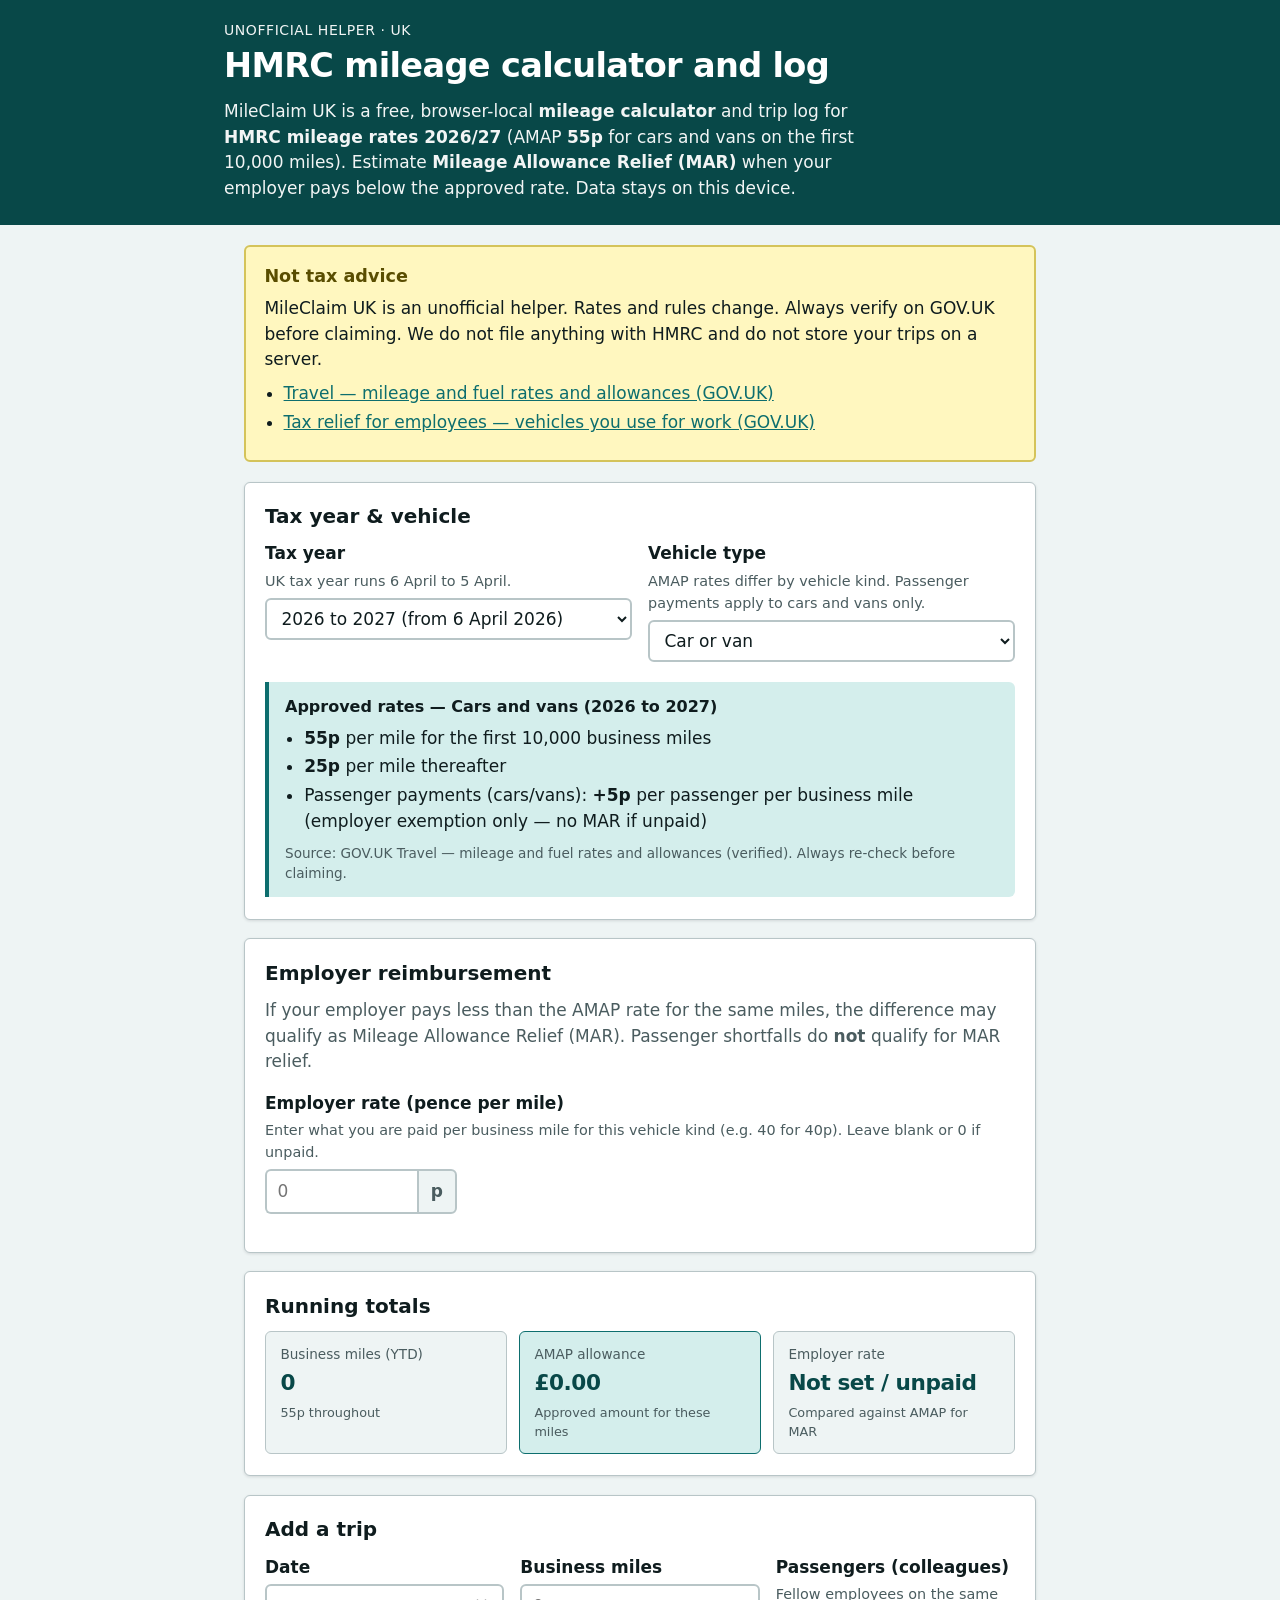
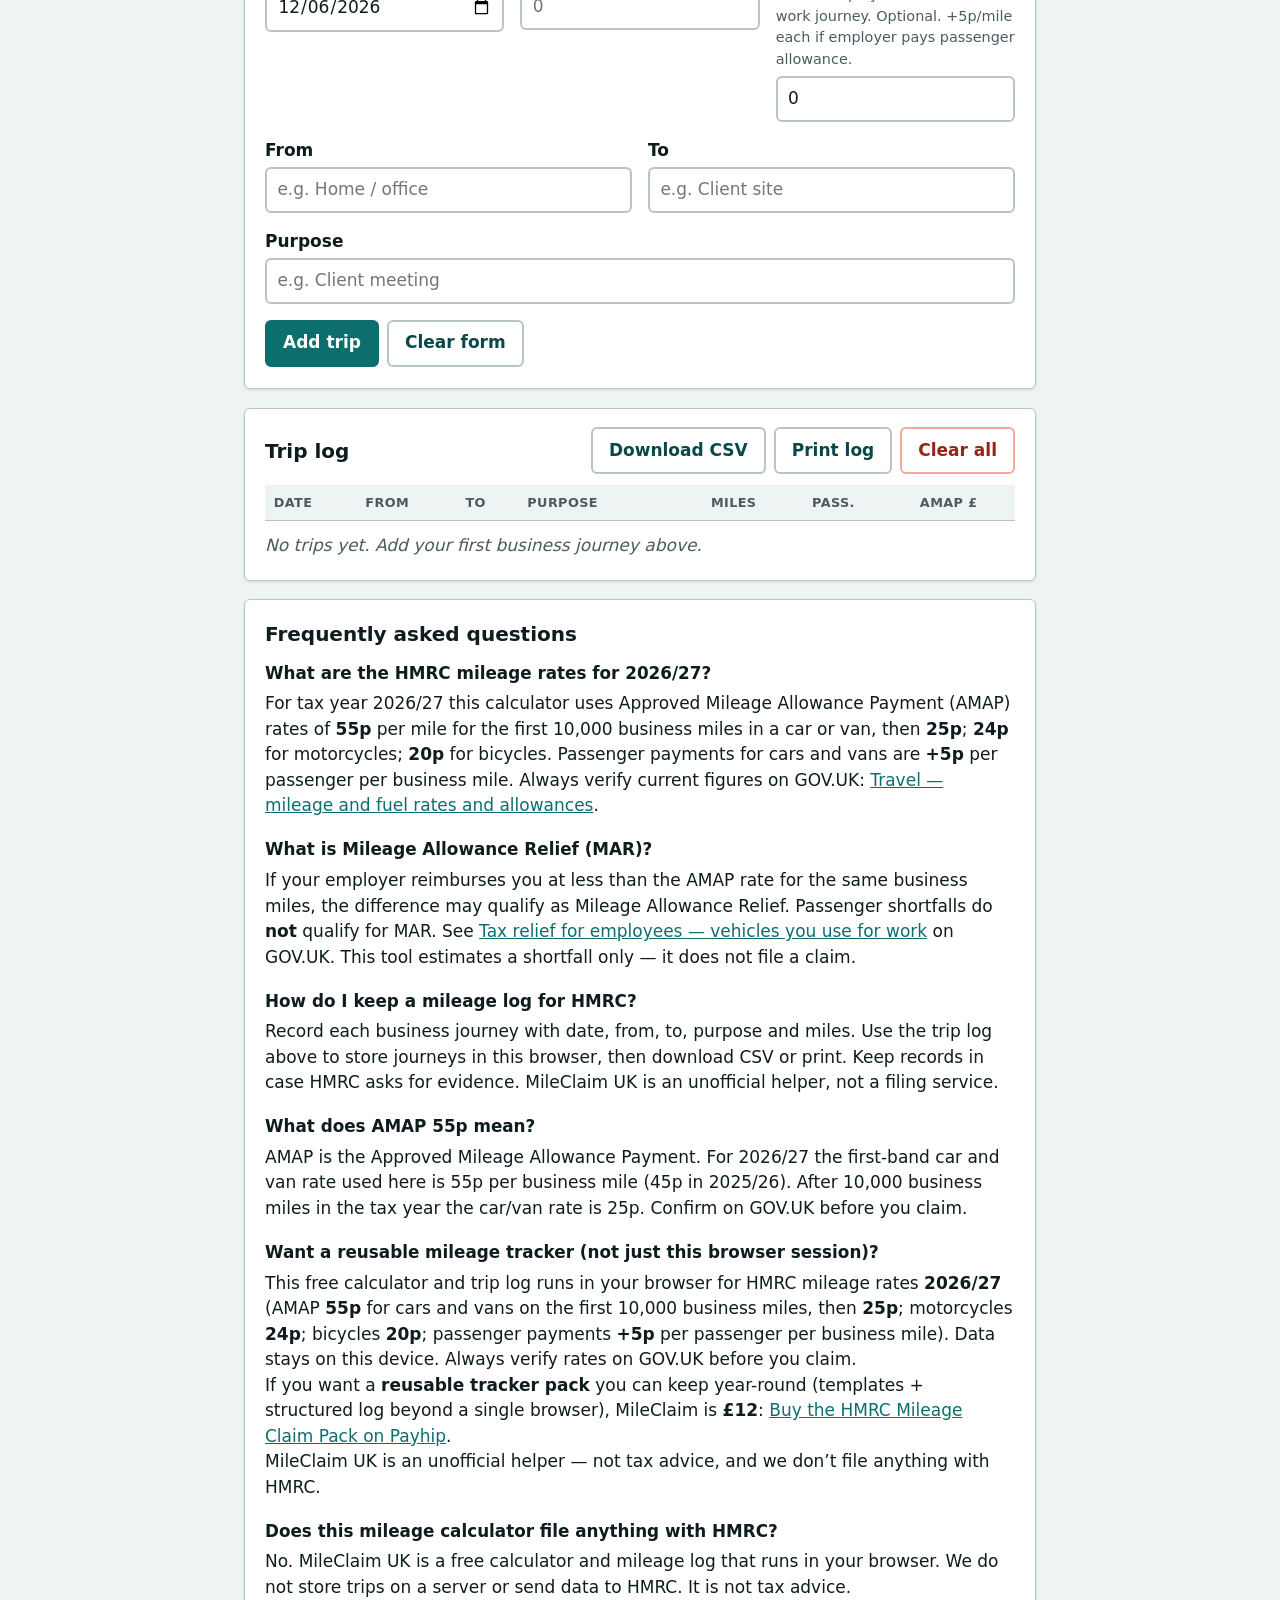
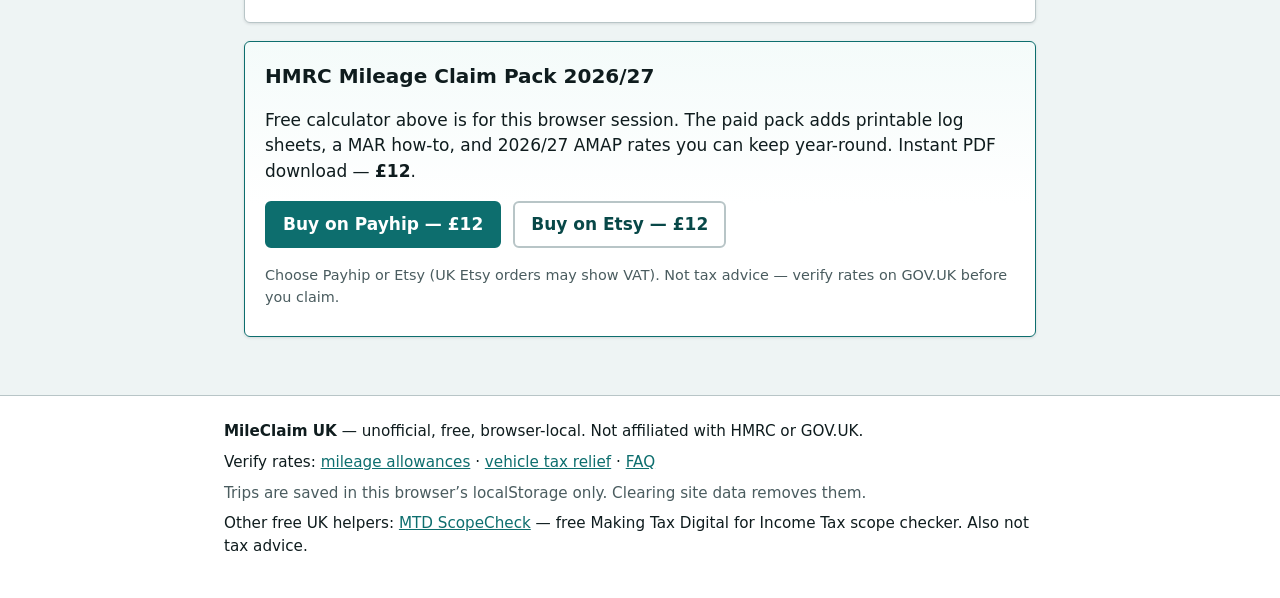
==== index.html @ b5054c35 "Add reusable tracker FAQ and strengthen £12 pack CTA Day 1 funnel copy: free browser calc vs Payhip " ====
<!DOCTYPE html>
<html lang="en-GB">
<head>
  <meta charset="utf-8">
  <meta name="viewport" content="width=device-width, initial-scale=1">
  <title>HMRC mileage rates 2026/27 — free UK calculator &amp; log | MileClaim</title>
  <meta name="description" content="Free UK mileage calculator and HMRC trip log for 2026/27 AMAP rates (55p for cars). Estimate Mileage Allowance Relief (MAR). Not tax advice — verify on GOV.UK.">
  <meta name="robots" content="index,follow">
  <link rel="canonical" href="https://besttechguides.github.io/mileclaim-uk/">
  <meta property="og:type" content="website">
  <meta property="og:locale" content="en_GB">
  <meta property="og:url" content="https://besttechguides.github.io/mileclaim-uk/">
  <meta property="og:site_name" content="MileClaim UK">
  <meta property="og:title" content="HMRC mileage rates 2026 — UK calculator, log &amp; MAR | MileClaim">
  <meta property="og:description" content="Free UK mileage calculator and HMRC trip log for 2026/27 AMAP rates (55p for cars). Estimate Mileage Allowance Relief (MAR). Not tax advice — verify on GOV.UK.">
  <meta name="twitter:card" content="summary">
  <meta name="twitter:title" content="HMRC mileage rates 2026 — UK calculator, log &amp; MAR | MileClaim">
  <meta name="twitter:description" content="Free UK mileage calculator and HMRC trip log for 2026/27 AMAP rates (55p for cars). Estimate Mileage Allowance Relief (MAR). Not tax advice — verify on GOV.UK.">
  <link rel="stylesheet" href="styles.css">
  <script type="application/ld+json">
  {
    "@context": "https://schema.org",
    "@type": "FAQPage",
    "mainEntity": [
      {
        "@type": "Question",
        "name": "What are the HMRC mileage rates for 2026/27?",
        "acceptedAnswer": {
          "@type": "Answer",
          "text": "For tax year 2026/27 this calculator uses Approved Mileage Allowance Payment (AMAP) rates of 55p per mile for the first 10,000 business miles in a car or van, then 25p; 24p for motorcycles; 20p for bicycles. Passenger payments for cars and vans are +5p per passenger per business mile. Always verify current figures on GOV.UK Travel — mileage and fuel rates and allowances."
        }
      },
      {
        "@type": "Question",
        "name": "What is Mileage Allowance Relief (MAR)?",
        "acceptedAnswer": {
          "@type": "Answer",
          "text": "If your employer reimburses you at less than the AMAP rate for the same business miles, the difference may qualify as Mileage Allowance Relief. Passenger shortfalls do not qualify for MAR. See Tax relief for employees — vehicles you use for work on GOV.UK. This tool estimates a shortfall only — it does not file a claim."
        }
      },
      {
        "@type": "Question",
        "name": "How do I keep a mileage log for HMRC?",
        "acceptedAnswer": {
          "@type": "Answer",
          "text": "Record each business journey with date, from, to, purpose and miles. Use the trip log to store journeys in this browser, then download CSV or print. Keep records in case HMRC asks for evidence. MileClaim UK is an unofficial helper, not a filing service."
        }
      },
      {
        "@type": "Question",
        "name": "What does AMAP 55p mean?",
        "acceptedAnswer": {
          "@type": "Answer",
          "text": "AMAP is the Approved Mileage Allowance Payment. For 2026/27 the first-band car and van rate used here is 55p per business mile (45p in 2025/26). After 10,000 business miles in the tax year the car/van rate is 25p. Confirm on GOV.UK before you claim."
        }
      },
      {
        "@type": "Question",
        "name": "Does this mileage calculator file anything with HMRC?",
        "acceptedAnswer": {
          "@type": "Answer",
          "text": "No. MileClaim UK is a free calculator and mileage log that runs in your browser. We do not store trips on a server or send data to HMRC. It is not tax advice."
        }
      }
    ]
  }
  </script>
  <script type="application/ld+json">
  {
    "@context": "https://schema.org",
    "@type": "WebApplication",
    "name": "MileClaim UK",
    "url": "https://besttechguides.github.io/mileclaim-uk/",
    "applicationCategory": "FinanceApplication",
    "operatingSystem": "Any",
    "offers": {
      "@type": "Offer",
      "price": "0",
      "priceCurrency": "GBP"
    },
    "description": "Free browser-local HMRC mileage trip log and AMAP / MAR calculator for UK tax year 2026/27."
  }
  </script>
</head>
<body>
  <a class="skip-link" href="#main">Skip to content</a>

  <header class="site-header">
    <div class="site-header__inner">
      <p class="site-header__eyebrow">Unofficial helper · UK</p>
      <h1>HMRC mileage calculator and log</h1>
      <p>MileClaim UK is a free, browser-local <strong>mileage calculator</strong> and trip log for <strong>HMRC mileage rates 2026/27</strong> (AMAP <strong>55p</strong> for cars and vans on the first 10,000 miles). Estimate <strong>Mileage Allowance Relief (MAR)</strong> when your employer pays below the approved rate. Data stays on this device.</p>
    </div>
  </header>

  <main id="main">
    <aside class="disclaimer" role="note" aria-labelledby="disclaimer-heading">
      <h2 id="disclaimer-heading">Not tax advice</h2>
      <p>MileClaim UK is an unofficial helper. Rates and rules change. Always verify on GOV.UK before claiming. We do not file anything with HMRC and do not store your trips on a server.</p>
      <ul>
        <li><a href="https://www.gov.uk/government/publications/rates-and-allowances-travel-mileage-and-fuel-allowances/travel-mileage-and-fuel-rates-and-allowances" rel="noopener noreferrer" target="_blank">Travel — mileage and fuel rates and allowances (GOV.UK)</a></li>
        <li><a href="https://www.gov.uk/tax-relief-for-employees/vehicles-you-use-for-work" rel="noopener noreferrer" target="_blank">Tax relief for employees — vehicles you use for work (GOV.UK)</a></li>
      </ul>
    </aside>

    <section class="panel" aria-labelledby="settings-heading">
      <h2 id="settings-heading">Tax year &amp; vehicle</h2>

      <div class="field-row">
        <div class="field">
          <label for="taxYear">Tax year</label>
          <span class="hint" id="taxYear-hint">UK tax year runs 6 April to 5 April.</span>
          <select id="taxYear" name="taxYear" aria-describedby="taxYear-hint">
            <option value="2026-27" selected>2026 to 2027 (from 6 April 2026)</option>
            <option value="2025-26">2025 to 2026 (legacy 45p car/van rate)</option>
          </select>
        </div>

        <div class="field">
          <label for="vehicleType">Vehicle type</label>
          <span class="hint" id="vehicle-hint">AMAP rates differ by vehicle kind. Passenger payments apply to cars and vans only.</span>
          <select id="vehicleType" name="vehicleType" aria-describedby="vehicle-hint">
            <option value="car">Car or van</option>
            <option value="motorcycle">Motorcycle</option>
            <option value="bicycle">Bicycle</option>
          </select>
        </div>
      </div>

      <div class="rates-card" id="ratesCard" aria-live="polite">
        <!-- Filled by app.js -->
      </div>
    </section>

    <section class="panel" aria-labelledby="employer-heading">
      <h2 id="employer-heading">Employer reimbursement</h2>
      <p class="lede">If your employer pays less than the AMAP rate for the same miles, the difference may qualify as Mileage Allowance Relief (MAR). Passenger shortfalls do <strong>not</strong> qualify for MAR relief.</p>

      <div class="field-row">
        <div class="field">
          <label for="employerRate">Employer rate (pence per mile)</label>
          <span class="hint" id="employer-hint">Enter what you are paid per business mile for this vehicle kind (e.g. 40 for 40p). Leave blank or 0 if unpaid.</span>
          <div class="input-suffix">
            <input type="number" id="employerRate" name="employerRate" min="0" max="999" step="0.1" inputmode="decimal" placeholder="0" aria-describedby="employer-hint">
            <span aria-hidden="true">p</span>
          </div>
        </div>
      </div>
    </section>

    <section class="panel" aria-labelledby="totals-heading">
      <h2 id="totals-heading">Running totals</h2>
      <div class="totals-grid" id="totalsGrid">
        <!-- Filled by app.js -->
      </div>
    </section>

    <section class="panel" aria-labelledby="add-heading">
      <h2 id="add-heading">Add a trip</h2>
      <form id="trip-form" novalidate>
        <div class="field-row">
          <div class="field">
            <label for="tripDate">Date</label>
            <input type="date" id="tripDate" name="tripDate" required>
          </div>
          <div class="field">
            <label for="tripMiles">Business miles</label>
            <input type="number" id="tripMiles" name="tripMiles" min="0.1" max="9999" step="0.1" inputmode="decimal" required placeholder="0">
          </div>
          <div class="field" id="passengersField">
            <label for="tripPassengers">Passengers (colleagues)</label>
            <span class="hint" id="passengers-hint">Fellow employees on the same work journey. Optional. +5p/mile each if employer pays passenger allowance.</span>
            <input type="number" id="tripPassengers" name="tripPassengers" min="0" max="20" step="1" inputmode="numeric" value="0" aria-describedby="passengers-hint">
          </div>
        </div>
        <div class="field-row">
          <div class="field">
            <label for="tripFrom">From</label>
            <input type="text" id="tripFrom" name="tripFrom" maxlength="120" autocomplete="off" placeholder="e.g. Home / office">
          </div>
          <div class="field">
            <label for="tripTo">To</label>
            <input type="text" id="tripTo" name="tripTo" maxlength="120" autocomplete="off" placeholder="e.g. Client site">
          </div>
        </div>
        <div class="field">
          <label for="tripPurpose">Purpose</label>
          <input type="text" id="tripPurpose" name="tripPurpose" maxlength="200" autocomplete="off" placeholder="e.g. Client meeting" required>
        </div>
        <div class="actions">
          <button type="submit" class="btn btn--primary">Add trip</button>
          <button type="reset" class="btn btn--secondary">Clear form</button>
        </div>
      </form>
    </section>

    <section class="panel" aria-labelledby="log-heading">
      <div class="panel__header">
        <h2 id="log-heading">Trip log</h2>
        <div class="actions actions--inline no-print">
          <button type="button" class="btn btn--secondary" id="btnCsv">Download CSV</button>
          <button type="button" class="btn btn--secondary" id="btnPrint">Print log</button>
          <button type="button" class="btn btn--danger" id="btnClear" title="Remove all trips for this tax year">Clear all</button>
        </div>
      </div>
      <div class="table-wrap">
        <table class="trip-table" id="tripTable">
          <thead>
            <tr>
              <th scope="col">Date</th>
              <th scope="col">From</th>
              <th scope="col">To</th>
              <th scope="col">Purpose</th>
              <th scope="col" class="num">Miles</th>
              <th scope="col" class="num" id="passengersCol">Pass.</th>
              <th scope="col" class="num">AMAP £</th>
              <th scope="col" class="no-print"><span class="visually-hidden">Actions</span></th>
            </tr>
          </thead>
          <tbody id="tripBody">
          </tbody>
        </table>
      </div>
      <p class="empty-state" id="emptyState">No trips yet. Add your first business journey above.</p>
    </section>


    <section class="panel faq no-print" id="faq" aria-labelledby="faq-heading">
      <h2 id="faq-heading">Frequently asked questions</h2>

      <h3>What are the HMRC mileage rates for 2026/27?</h3>
      <p>For tax year 2026/27 this calculator uses Approved Mileage Allowance Payment (AMAP) rates of <strong>55p</strong> per mile for the first 10,000 business miles in a car or van, then <strong>25p</strong>; <strong>24p</strong> for motorcycles; <strong>20p</strong> for bicycles. Passenger payments for cars and vans are <strong>+5p</strong> per passenger per business mile. Always verify current figures on GOV.UK: <a href="https://www.gov.uk/government/publications/rates-and-allowances-travel-mileage-and-fuel-allowances/travel-mileage-and-fuel-rates-and-allowances" rel="noopener noreferrer" target="_blank">Travel — mileage and fuel rates and allowances</a>.</p>

      <h3>What is Mileage Allowance Relief (MAR)?</h3>
      <p>If your employer reimburses you at less than the AMAP rate for the same business miles, the difference may qualify as Mileage Allowance Relief. Passenger shortfalls do <strong>not</strong> qualify for MAR. See <a href="https://www.gov.uk/tax-relief-for-employees/vehicles-you-use-for-work" rel="noopener noreferrer" target="_blank">Tax relief for employees — vehicles you use for work</a> on GOV.UK. This tool estimates a shortfall only — it does not file a claim.</p>

      <h3>How do I keep a mileage log for HMRC?</h3>
      <p>Record each business journey with date, from, to, purpose and miles. Use the trip log above to store journeys in this browser, then download CSV or print. Keep records in case HMRC asks for evidence. MileClaim UK is an unofficial helper, not a filing service.</p>

      <h3>What does AMAP 55p mean?</h3>
      <p>AMAP is the Approved Mileage Allowance Payment. For 2026/27 the first-band car and van rate used here is 55p per business mile (45p in 2025/26). After 10,000 business miles in the tax year the car/van rate is 25p. Confirm on GOV.UK before you claim.</p>


      <h3>Want a reusable mileage tracker (not just this browser session)?</h3>
      <p>This free calculator and trip log runs in your browser for HMRC mileage rates <strong>2026/27</strong> (AMAP <strong>55p</strong> for cars and vans on the first 10,000 business miles, then <strong>25p</strong>; motorcycles <strong>24p</strong>; bicycles <strong>20p</strong>; passenger payments <strong>+5p</strong> per passenger per business mile). Data stays on this device. Always verify rates on GOV.UK before you claim.</p>
      <p>If you want a <strong>reusable tracker pack</strong> you can keep year-round (templates + structured log beyond a single browser), MileClaim is <strong>£12</strong>: <a href="https://payhip.com/b/d2CPD" rel="noopener noreferrer" target="_blank">Buy the HMRC Mileage Claim Pack on Payhip</a>.</p>
      <p>MileClaim UK is an unofficial helper — not tax advice, and we don’t file anything with HMRC.</p>

      <h3>Does this mileage calculator file anything with HMRC?</h3>
      <p>No. MileClaim UK is a free calculator and mileage log that runs in your browser. We do not store trips on a server or send data to HMRC. It is not tax advice.</p>
    </section>

    <section class="panel pack no-print" id="pack" aria-labelledby="pack-heading">
      <h2 id="pack-heading">HMRC Mileage Claim Pack 2026/27</h2>
      <p>Free calculator above is for this browser session. The paid pack adds printable log sheets, a MAR how-to, and 2026/27 AMAP rates you can keep year-round. Instant PDF download — <strong>£12</strong>.</p>
      <p class="pack__ctas">
        <a class="btn btn--primary" href="https://payhip.com/b/d2CPD" id="packCta" target="_blank" rel="noopener noreferrer">Buy on Payhip — £12</a>
        <a class="btn btn--secondary" href="https://www.etsy.com/uk/listing/4578489364/hmrc-mileage-claim-pack-202627-uk" id="packCtaEtsy" target="_blank" rel="noopener noreferrer">Buy on Etsy — £12</a>
      </p>
      <p class="hint">Choose Payhip or Etsy (UK Etsy orders may show VAT). Not tax advice — verify rates on GOV.UK before you claim.</p>
    </section>
  </main>

  <footer class="site-footer">
    <div class="site-footer__inner">
      <p><strong>MileClaim UK</strong> — unofficial, free, browser-local. Not affiliated with HMRC or GOV.UK.</p>
      <p>Verify rates: <a href="https://www.gov.uk/government/publications/rates-and-allowances-travel-mileage-and-fuel-allowances/travel-mileage-and-fuel-rates-and-allowances" rel="noopener noreferrer" target="_blank">mileage allowances</a> · <a href="https://www.gov.uk/tax-relief-for-employees/vehicles-you-use-for-work" rel="noopener noreferrer" target="_blank">vehicle tax relief</a> · <a href="#faq">FAQ</a></p>
      <p class="muted">Trips are saved in this browser’s localStorage only. Clearing site data removes them.</p>
      <p>Other free UK helpers: <a href="https://besttechguides.github.io/mtd-scopecheck/" rel="noopener noreferrer">MTD ScopeCheck</a> — free Making Tax Digital for Income Tax scope checker. Also not tax advice.</p>
    </div>
  </footer>

  <script src="app.js"></script>
</body>
</html>
---- styles.css ----
/* MileClaim UK — mobile-first, print-friendly (deep teal / ink branding) */

:root {
  --ink: #0f1c1e;
  --muted: #4a5c5f;
  --border: #b8c5c7;
  --surface: #ffffff;
  --page: #eef4f4;
  --brand: #0d6e6e;
  --brand-dark: #084848;
  --brand-light: #d4eeec;
  --focus: #ffdd00;
  --ok: #00703c;
  --ok-bg: #cce2d8;
  --warn: #8a1538;
  --warn-bg: #f6d7de;
  --amber: #594d00;
  --amber-bg: #fff7bf;
  --danger: #942514;
  --radius: 6px;
  --shadow: 0 1px 3px rgba(15, 28, 30, 0.12);
  --max: 52rem;
  --font: "Segoe UI", system-ui, -apple-system, BlinkMacSystemFont, "Helvetica Neue", Arial, sans-serif;
}

*,
*::before,
*::after {
  box-sizing: border-box;
}

html {
  scroll-behavior: smooth;
}

body {
  margin: 0;
  font-family: var(--font);
  font-size: 1.0625rem;
  line-height: 1.5;
  color: var(--ink);
  background: var(--page);
}

a {
  color: var(--brand);
}

a:hover {
  color: var(--brand-dark);
}

a:focus-visible,
button:focus-visible,
input:focus-visible,
select:focus-visible {
  outline: 3px solid var(--focus);
  outline-offset: 0;
}

.skip-link {
  position: absolute;
  left: -9999px;
  top: 0;
  background: var(--ink);
  color: #fff;
  padding: 0.5rem 1rem;
  z-index: 100;
}

.skip-link:focus {
  left: 0;
}

.visually-hidden {
  position: absolute;
  width: 1px;
  height: 1px;
  padding: 0;
  margin: -1px;
  overflow: hidden;
  clip: rect(0, 0, 0, 0);
  white-space: nowrap;
  border: 0;
}

.site-header {
  background: var(--brand-dark);
  color: #fff;
  padding: 1.25rem 1.25rem 1.5rem;
}

.site-header__inner {
  max-width: var(--max);
  margin: 0 auto;
}

.site-header__eyebrow {
  margin: 0 0 0.35rem;
  font-size: 0.875rem;
  letter-spacing: 0.04em;
  text-transform: uppercase;
  opacity: 0.9;
}

.site-header h1 {
  margin: 0 0 0.5rem;
  font-size: clamp(1.6rem, 4vw, 2.1rem);
  font-weight: 700;
  letter-spacing: -0.02em;
}

.site-header p {
  margin: 0;
  max-width: 40rem;
  opacity: 0.95;
}

main {
  max-width: var(--max);
  margin: 0 auto;
  padding: 1.25rem 1.25rem 2.5rem;
}

.disclaimer {
  background: var(--amber-bg);
  border: 2px solid #d4c35a;
  border-radius: var(--radius);
  padding: 1rem 1.15rem;
  margin-bottom: 1.25rem;
}

.disclaimer h2 {
  margin: 0 0 0.4rem;
  font-size: 1.1rem;
  color: var(--amber);
}

.disclaimer p,
.disclaimer ul {
  margin: 0 0 0.5rem;
}

.disclaimer ul {
  padding-left: 1.2rem;
}

.disclaimer li {
  margin-bottom: 0.25rem;
}

.panel {
  background: var(--surface);
  border: 1px solid var(--border);
  border-radius: var(--radius);
  box-shadow: var(--shadow);
  padding: 1.15rem 1.25rem 1.35rem;
  margin-bottom: 1.15rem;
}

.panel h2 {
  margin: 0 0 0.65rem;
  font-size: 1.25rem;
}

.panel__header {
  display: flex;
  flex-wrap: wrap;
  align-items: center;
  justify-content: space-between;
  gap: 0.75rem;
  margin-bottom: 0.65rem;
}

.panel__header h2 {
  margin: 0;
}

.lede {
  margin: 0 0 1rem;
  color: var(--muted);
}

.field {
  margin-bottom: 1rem;
}

.field-row {
  display: grid;
  grid-template-columns: 1fr;
  gap: 0 1rem;
}

@media (min-width: 640px) {
  .field-row {
    grid-template-columns: repeat(auto-fit, minmax(10rem, 1fr));
  }
}

label,
.label {
  display: block;
  font-weight: 600;
  margin-bottom: 0.25rem;
}

.hint {
  display: block;
  font-size: 0.9rem;
  color: var(--muted);
  margin-bottom: 0.35rem;
}

input[type="text"],
input[type="number"],
input[type="date"],
select {
  width: 100%;
  max-width: 100%;
  font: inherit;
  padding: 0.5rem 0.65rem;
  border: 2px solid var(--border);
  border-radius: var(--radius);
  background: #fff;
  color: var(--ink);
}

input:hover,
select:hover {
  border-color: var(--brand);
}

.input-suffix {
  display: flex;
  align-items: stretch;
  max-width: 12rem;
}

.input-suffix input {
  border-right: 0;
  border-radius: var(--radius) 0 0 var(--radius);
}

.input-suffix span {
  display: flex;
  align-items: center;
  padding: 0 0.75rem;
  background: var(--page);
  border: 2px solid var(--border);
  border-radius: 0 var(--radius) var(--radius) 0;
  color: var(--muted);
  font-weight: 600;
}

.rates-card {
  background: var(--brand-light);
  border-left: 4px solid var(--brand);
  border-radius: 0 var(--radius) var(--radius) 0;
  padding: 0.85rem 1rem;
  margin-top: 0.25rem;
}

.rates-card h3 {
  margin: 0 0 0.4rem;
  font-size: 1rem;
}

.rates-card ul {
  margin: 0;
  padding-left: 1.2rem;
}

.rates-card li {
  margin-bottom: 0.2rem;
}

.rates-card .source {
  margin: 0.55rem 0 0;
  font-size: 0.85rem;
  color: var(--muted);
}

.totals-grid {
  display: grid;
  grid-template-columns: 1fr;
  gap: 0.75rem;
}

@media (min-width: 560px) {
  .totals-grid {
    grid-template-columns: repeat(2, 1fr);
  }
}

@media (min-width: 800px) {
  .totals-grid {
    grid-template-columns: repeat(3, 1fr);
  }
}

.stat {
  background: var(--page);
  border: 1px solid var(--border);
  border-radius: var(--radius);
  padding: 0.75rem 0.9rem;
}

.stat__label {
  display: block;
  font-size: 0.85rem;
  color: var(--muted);
  margin-bottom: 0.15rem;
}

.stat__value {
  display: block;
  font-size: 1.35rem;
  font-weight: 700;
  letter-spacing: -0.02em;
  color: var(--brand-dark);
}

.stat__note {
  display: block;
  font-size: 0.8rem;
  color: var(--muted);
  margin-top: 0.2rem;
}

.stat--accent {
  background: var(--brand-light);
  border-color: var(--brand);
}

.stat--warn {
  background: var(--warn-bg);
  border-color: #d4351c;
}

.stat--warn .stat__value {
  color: var(--warn);
}

.actions {
  display: flex;
  flex-wrap: wrap;
  gap: 0.5rem;
  margin-top: 0.5rem;
}

.actions--inline {
  margin-top: 0;
}

.btn {
  display: inline-block;
  font: inherit;
  font-weight: 600;
  padding: 0.55rem 1rem;
  border-radius: var(--radius);
  border: 2px solid transparent;
  cursor: pointer;
  text-decoration: none;
  text-align: center;
}

.btn--primary {
  background: var(--brand);
  color: #fff;
  border-color: var(--brand);
}

.btn--primary:hover {
  background: var(--brand-dark);
  border-color: var(--brand-dark);
  color: #fff;
}

.btn--secondary {
  background: #fff;
  color: var(--brand-dark);
  border-color: var(--border);
}

.btn--secondary:hover {
  border-color: var(--brand);
  color: var(--brand-dark);
}

.btn--danger {
  background: #fff;
  color: var(--danger);
  border-color: #f3a89a;
}

.btn--danger:hover {
  background: var(--warn-bg);
  border-color: var(--danger);
}

.btn--disabled,
.btn[aria-disabled="true"] {
  opacity: 0.55;
  cursor: not-allowed;
  pointer-events: none;
}

.btn--small {
  padding: 0.3rem 0.55rem;
  font-size: 0.9rem;
}

.table-wrap {
  overflow-x: auto;
  -webkit-overflow-scrolling: touch;
}

.trip-table {
  width: 100%;
  border-collapse: collapse;
  font-size: 0.95rem;
}

.trip-table th,
.trip-table td {
  text-align: left;
  padding: 0.5rem 0.55rem;
  border-bottom: 1px solid var(--border);
  vertical-align: top;
}

.trip-table th {
  font-size: 0.8rem;
  text-transform: uppercase;
  letter-spacing: 0.03em;
  color: var(--muted);
  background: var(--page);
}

.trip-table .num {
  text-align: right;
  font-variant-numeric: tabular-nums;
  white-space: nowrap;
}

.trip-table tbody tr:hover {
  background: #f7fbfb;
}

.empty-state {
  margin: 0.75rem 0 0;
  color: var(--muted);
  font-style: italic;
}

.empty-state[hidden] {
  display: none;
}


.faq h3 {
  margin: 1.15rem 0 0.35rem;
  font-size: 1.05rem;
}

.faq h3:first-of-type {
  margin-top: 0.75rem;
}

.faq p {
  margin: 0;
}

.pack {
  border-color: var(--brand);
  background: linear-gradient(180deg, #f4fbfa 0%, #fff 55%);
}

.pack__ctas {
  display: flex;
  flex-wrap: wrap;
  gap: 0.75rem;
  align-items: center;
}

.site-footer {
  border-top: 1px solid var(--border);
  background: #fff;
  padding: 1.5rem 1.25rem 2rem;
  font-size: 0.95rem;
}

.site-footer__inner {
  max-width: var(--max);
  margin: 0 auto;
}

.site-footer p {
  margin: 0 0 0.5rem;
}

.muted {
  color: var(--muted);
}

/* Print */
@media print {
  body {
    background: #fff;
    font-size: 11pt;
    color: #000;
  }

  .skip-link,
  .no-print,
  .site-header__eyebrow,
  #trip-form,
  #employer-heading,
  #employer-heading + .lede,
  #employer-heading + .lede + .field-row,
  .btn,
  .pack,
  .faq {
    display: none !important;
  }

  .site-header {
    background: none;
    color: #000;
    border-bottom: 2px solid #000;
    padding: 0 0 0.75rem;
    margin-bottom: 0.75rem;
  }

  .site-header p {
    opacity: 1;
  }

  main {
    max-width: none;
    padding: 0;
  }

  .panel,
  .disclaimer,
  .stat,
  .rates-card {
    box-shadow: none;
    break-inside: avoid;
  }

  .disclaimer {
    border: 1px solid #666;
    background: #fff;
  }

  .trip-table th {
    background: #eee;
    color: #000;
  }

  .trip-table .no-print {
    display: none;
  }

  a[href]::after {
    content: none;
  }
}
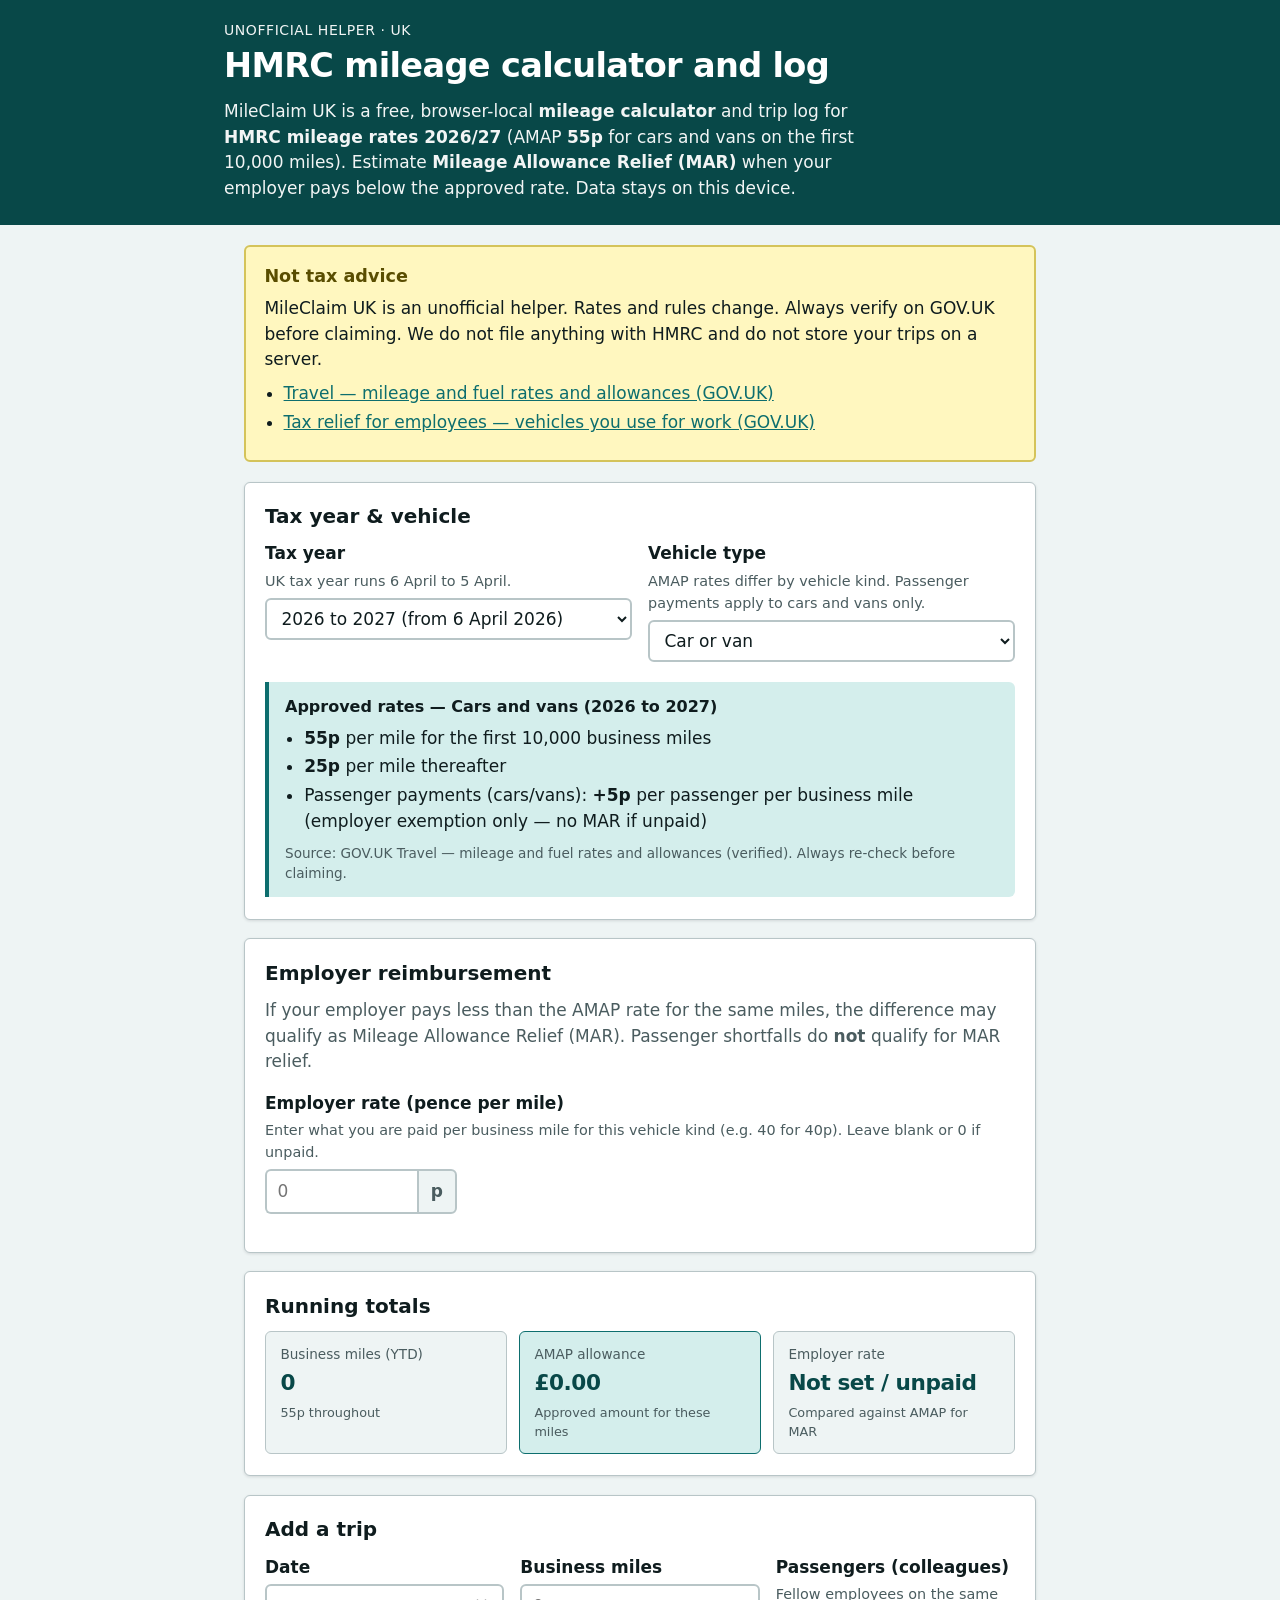
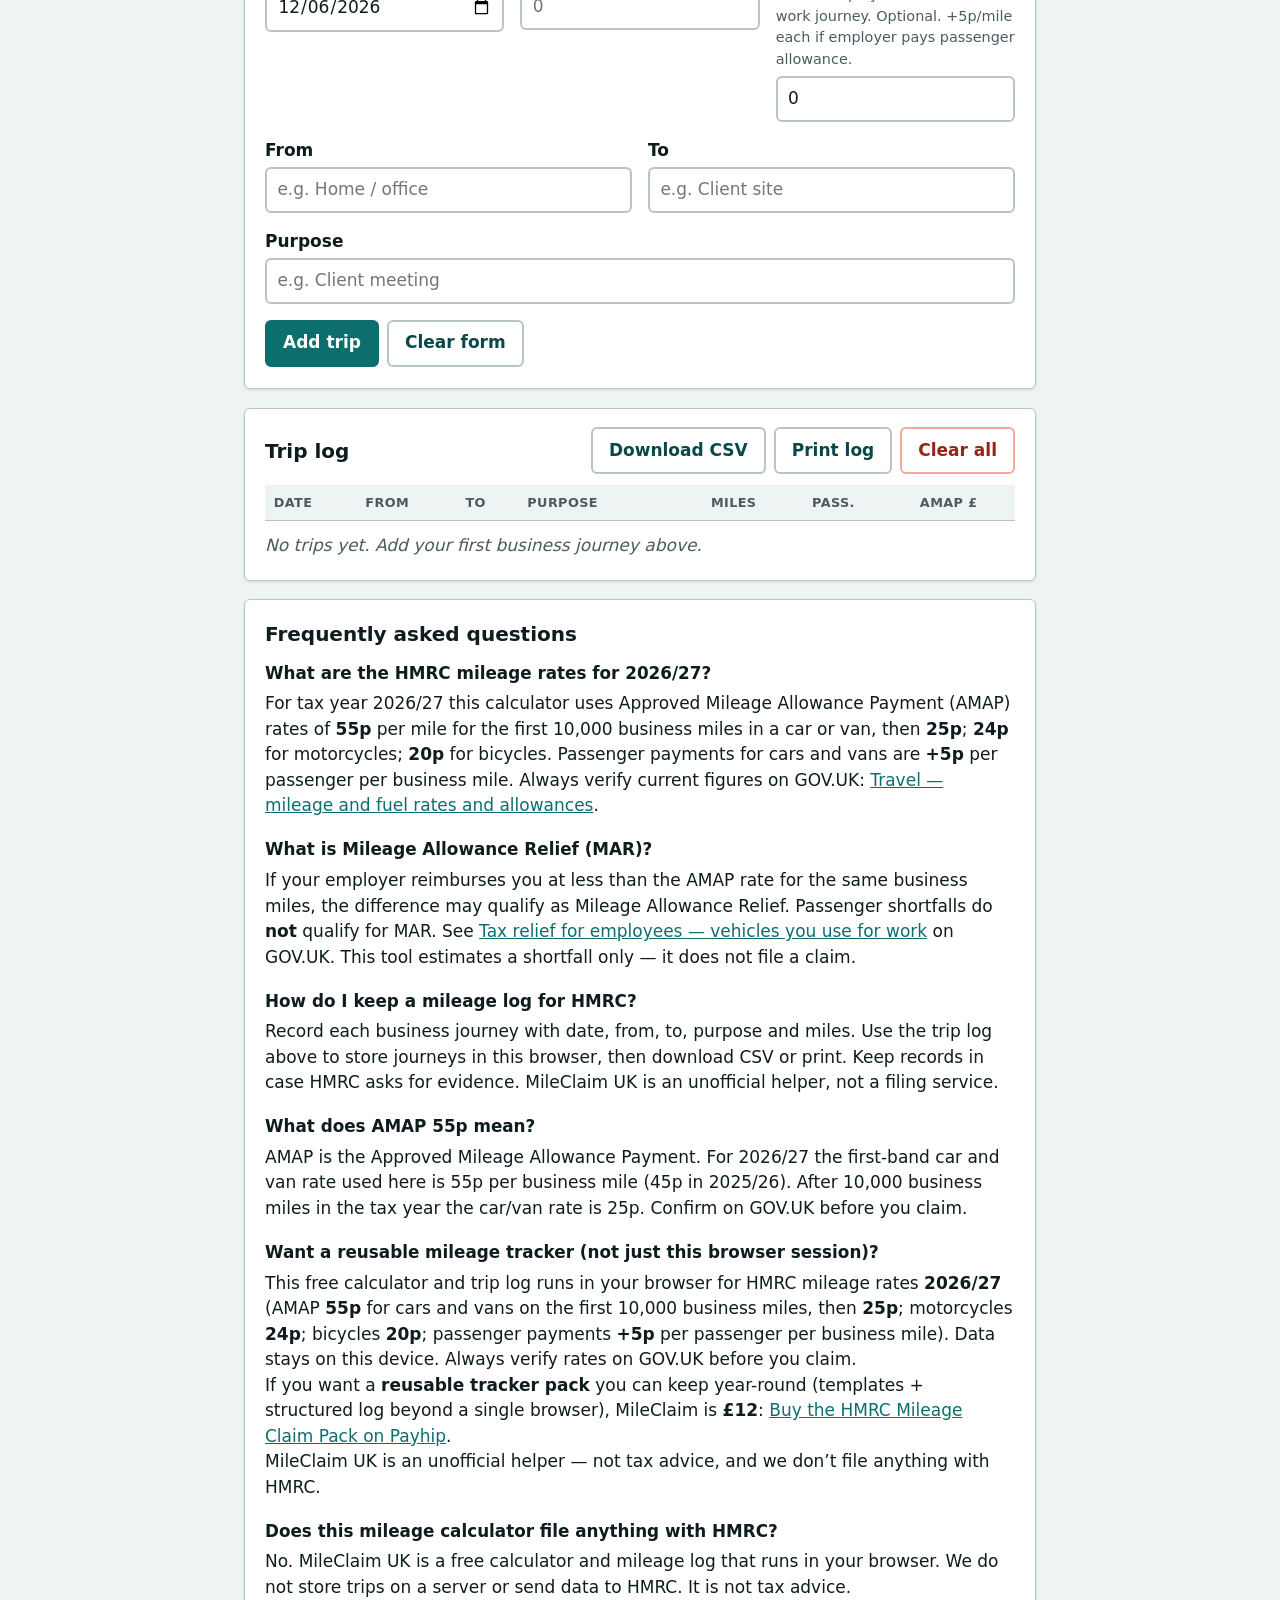
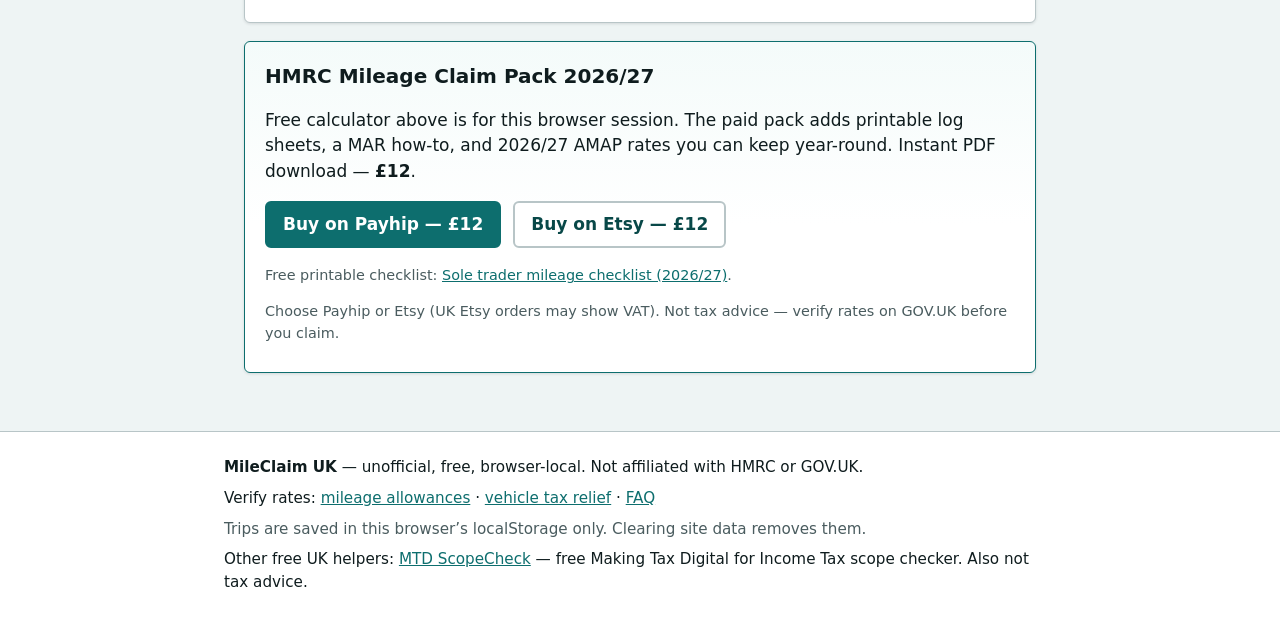
==== commit db71a5d7: "Add free sole-trader mileage checklist lead magnet Host under /freebie and link from the £12 pack se" ====
--- a/index.html
+++ b/index.html
@@ -257,6 +257,7 @@
         <a class="btn btn--primary" href="https://payhip.com/b/d2CPD" id="packCta" target="_blank" rel="noopener noreferrer">Buy on Payhip — £12</a>
         <a class="btn btn--secondary" href="https://www.etsy.com/uk/listing/4578489364/hmrc-mileage-claim-pack-202627-uk" id="packCtaEtsy" target="_blank" rel="noopener noreferrer">Buy on Etsy — £12</a>
       </p>
+      <p class="hint">Free printable checklist: <a href="freebie/">Sole trader mileage checklist (2026/27)</a>.</p>
       <p class="hint">Choose Payhip or Etsy (UK Etsy orders may show VAT). Not tax advice — verify rates on GOV.UK before you claim.</p>
     </section>
   </main>
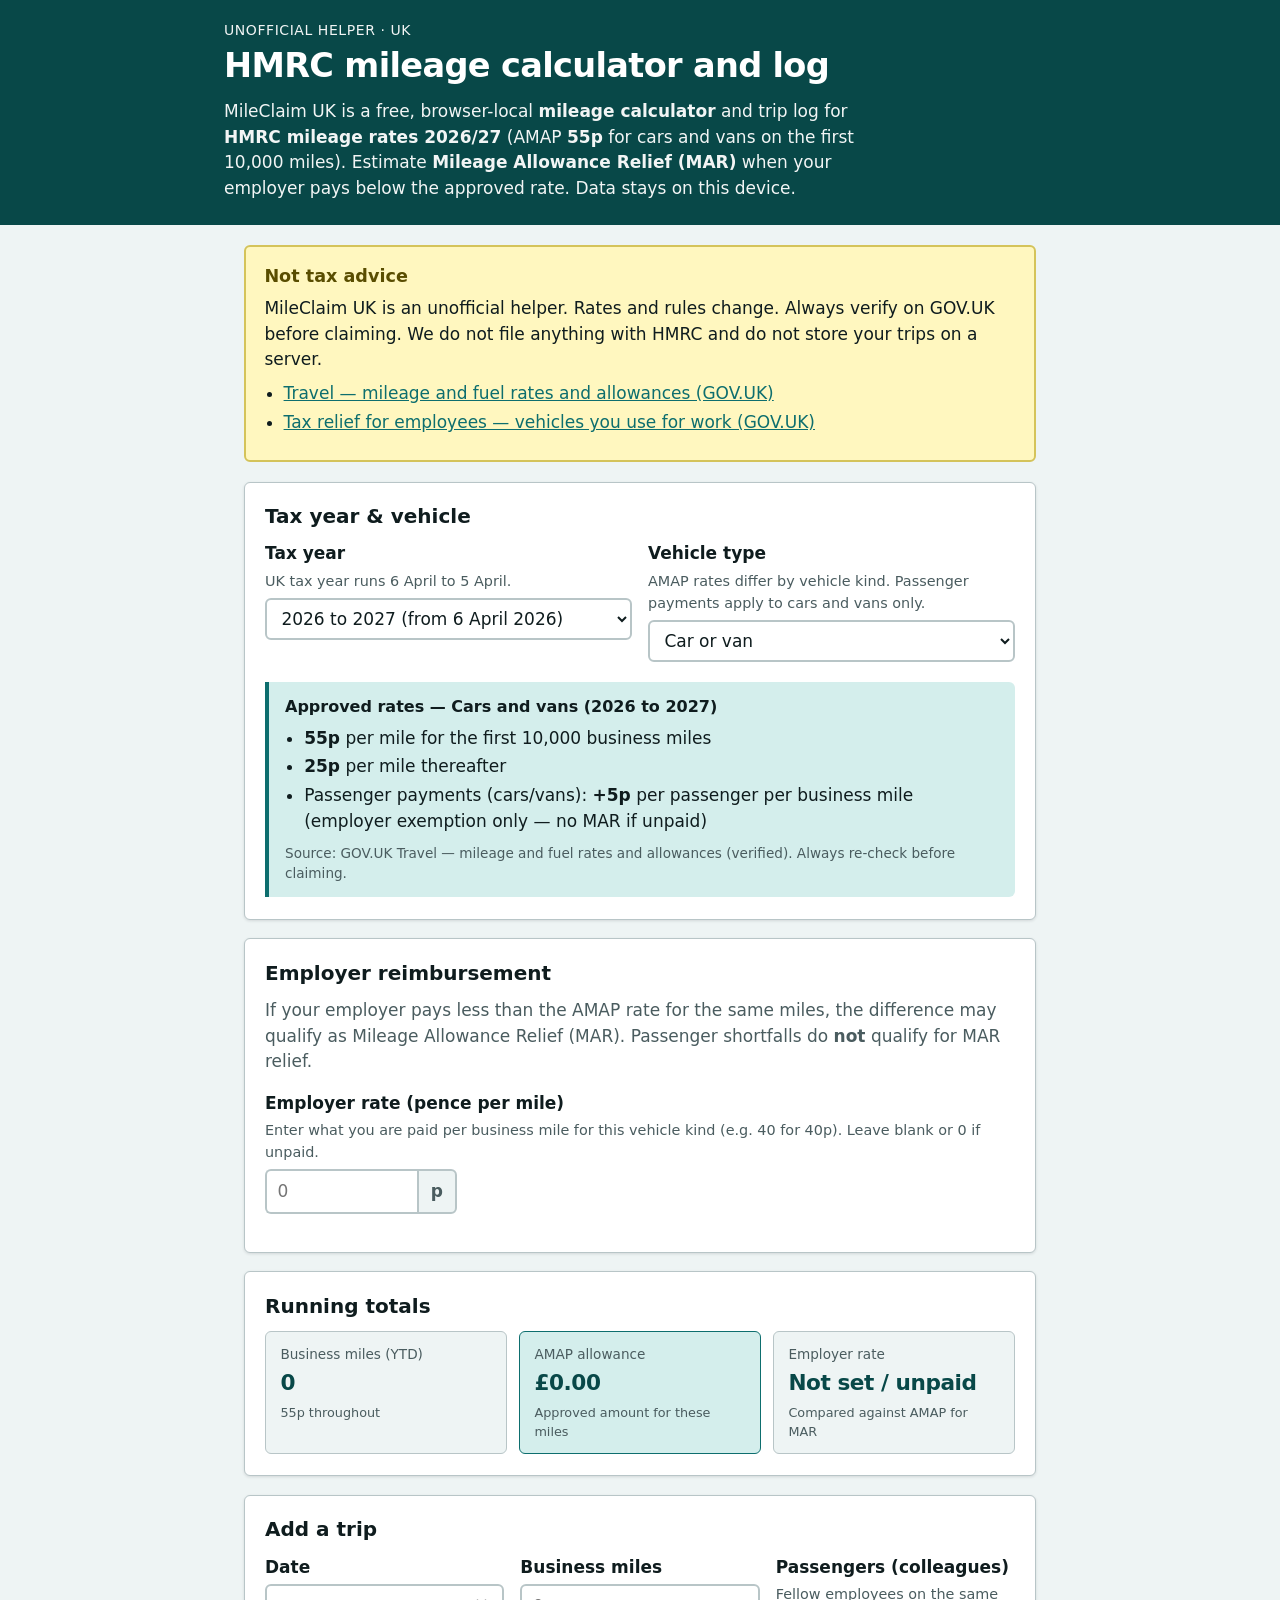
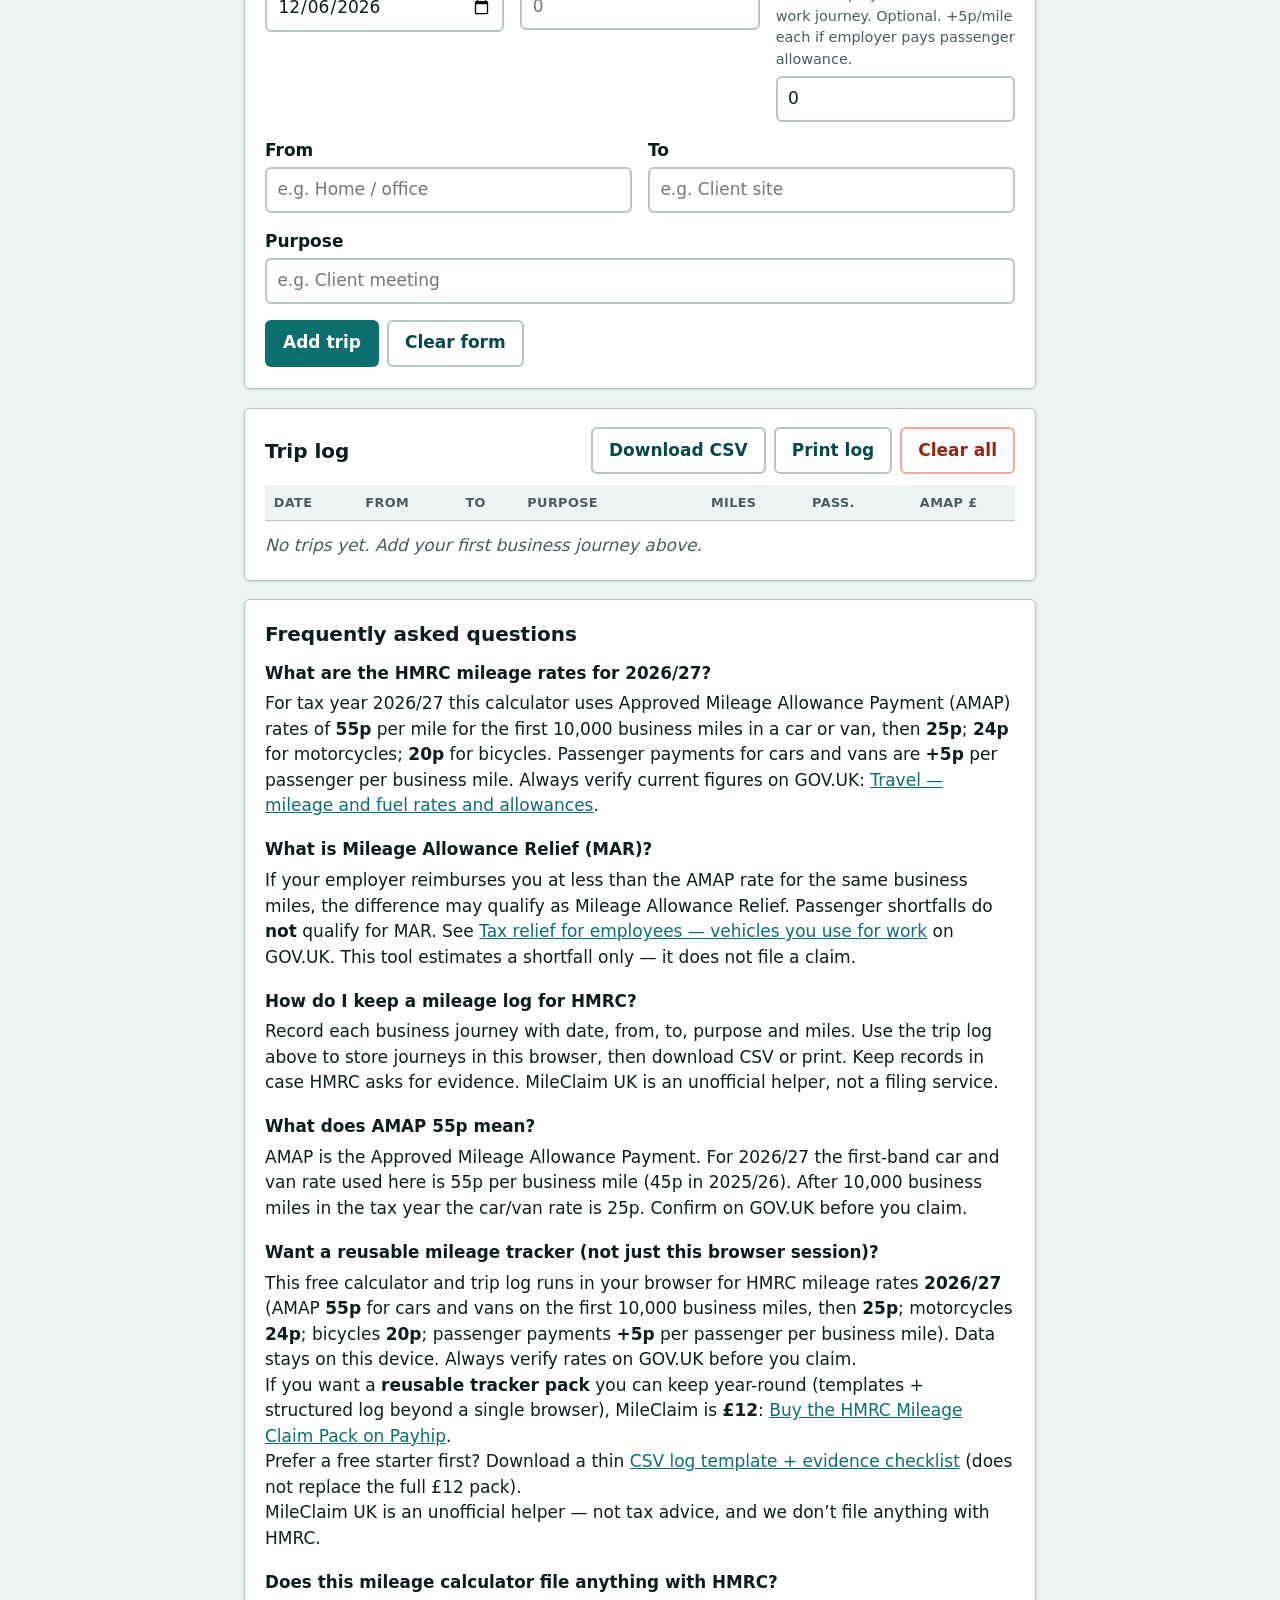
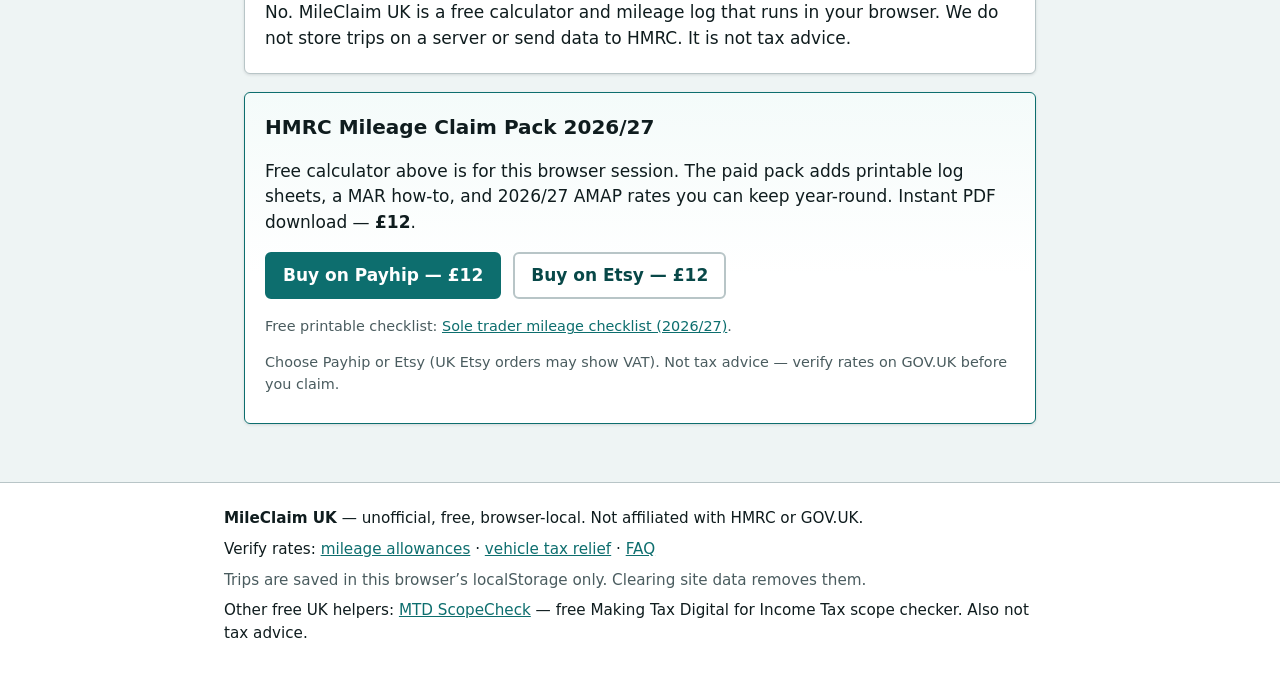
==== commit 72e65c76: "Expand freebie lead magnet and store Payhip Day 3 copy CSV template, printable checklist, richer fre" ====
--- a/index.html
+++ b/index.html
@@ -244,6 +244,7 @@
       <h3>Want a reusable mileage tracker (not just this browser session)?</h3>
       <p>This free calculator and trip log runs in your browser for HMRC mileage rates <strong>2026/27</strong> (AMAP <strong>55p</strong> for cars and vans on the first 10,000 business miles, then <strong>25p</strong>; motorcycles <strong>24p</strong>; bicycles <strong>20p</strong>; passenger payments <strong>+5p</strong> per passenger per business mile). Data stays on this device. Always verify rates on GOV.UK before you claim.</p>
       <p>If you want a <strong>reusable tracker pack</strong> you can keep year-round (templates + structured log beyond a single browser), MileClaim is <strong>£12</strong>: <a href="https://payhip.com/b/d2CPD" rel="noopener noreferrer" target="_blank">Buy the HMRC Mileage Claim Pack on Payhip</a>.</p>
+      <p>Prefer a free starter first? Download a thin <a href="./freebie/">CSV log template + evidence checklist</a> (does not replace the full £12 pack).</p>
       <p>MileClaim UK is an unofficial helper — not tax advice, and we don’t file anything with HMRC.</p>
 
       <h3>Does this mileage calculator file anything with HMRC?</h3>
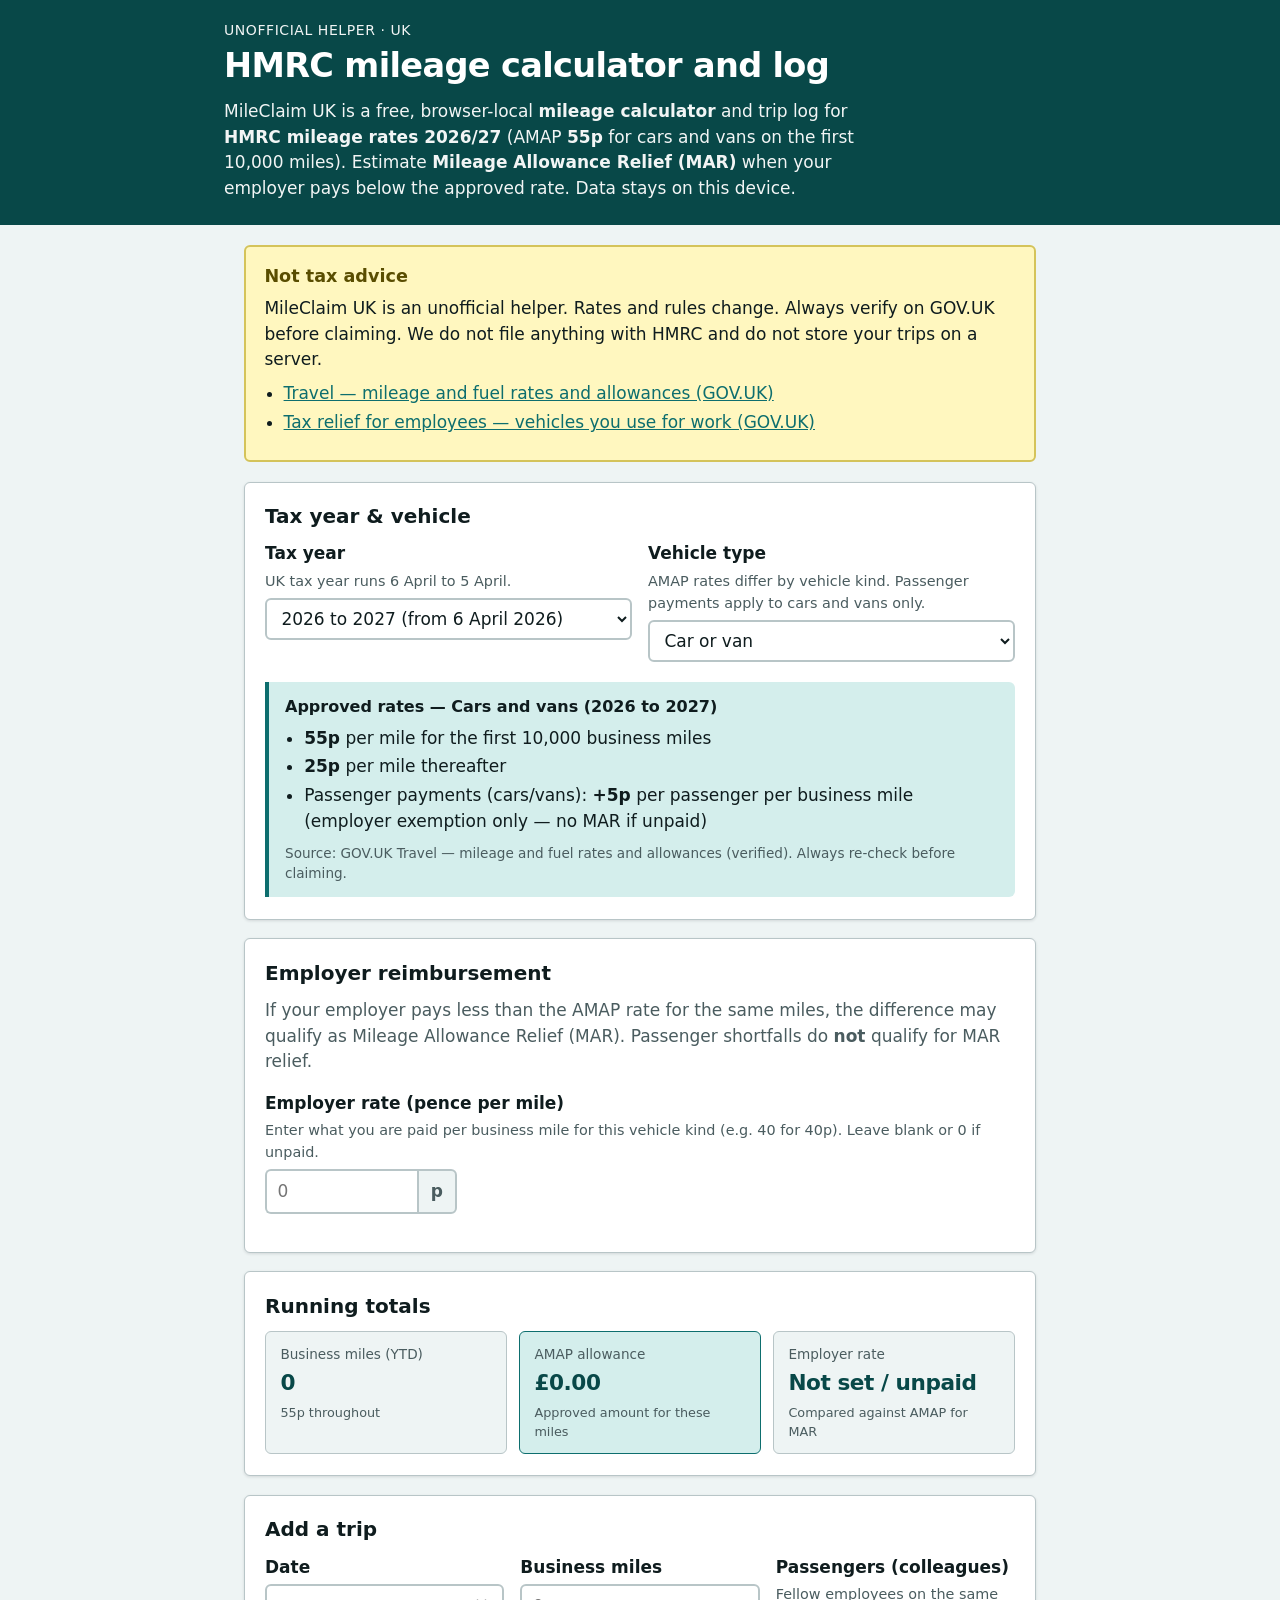
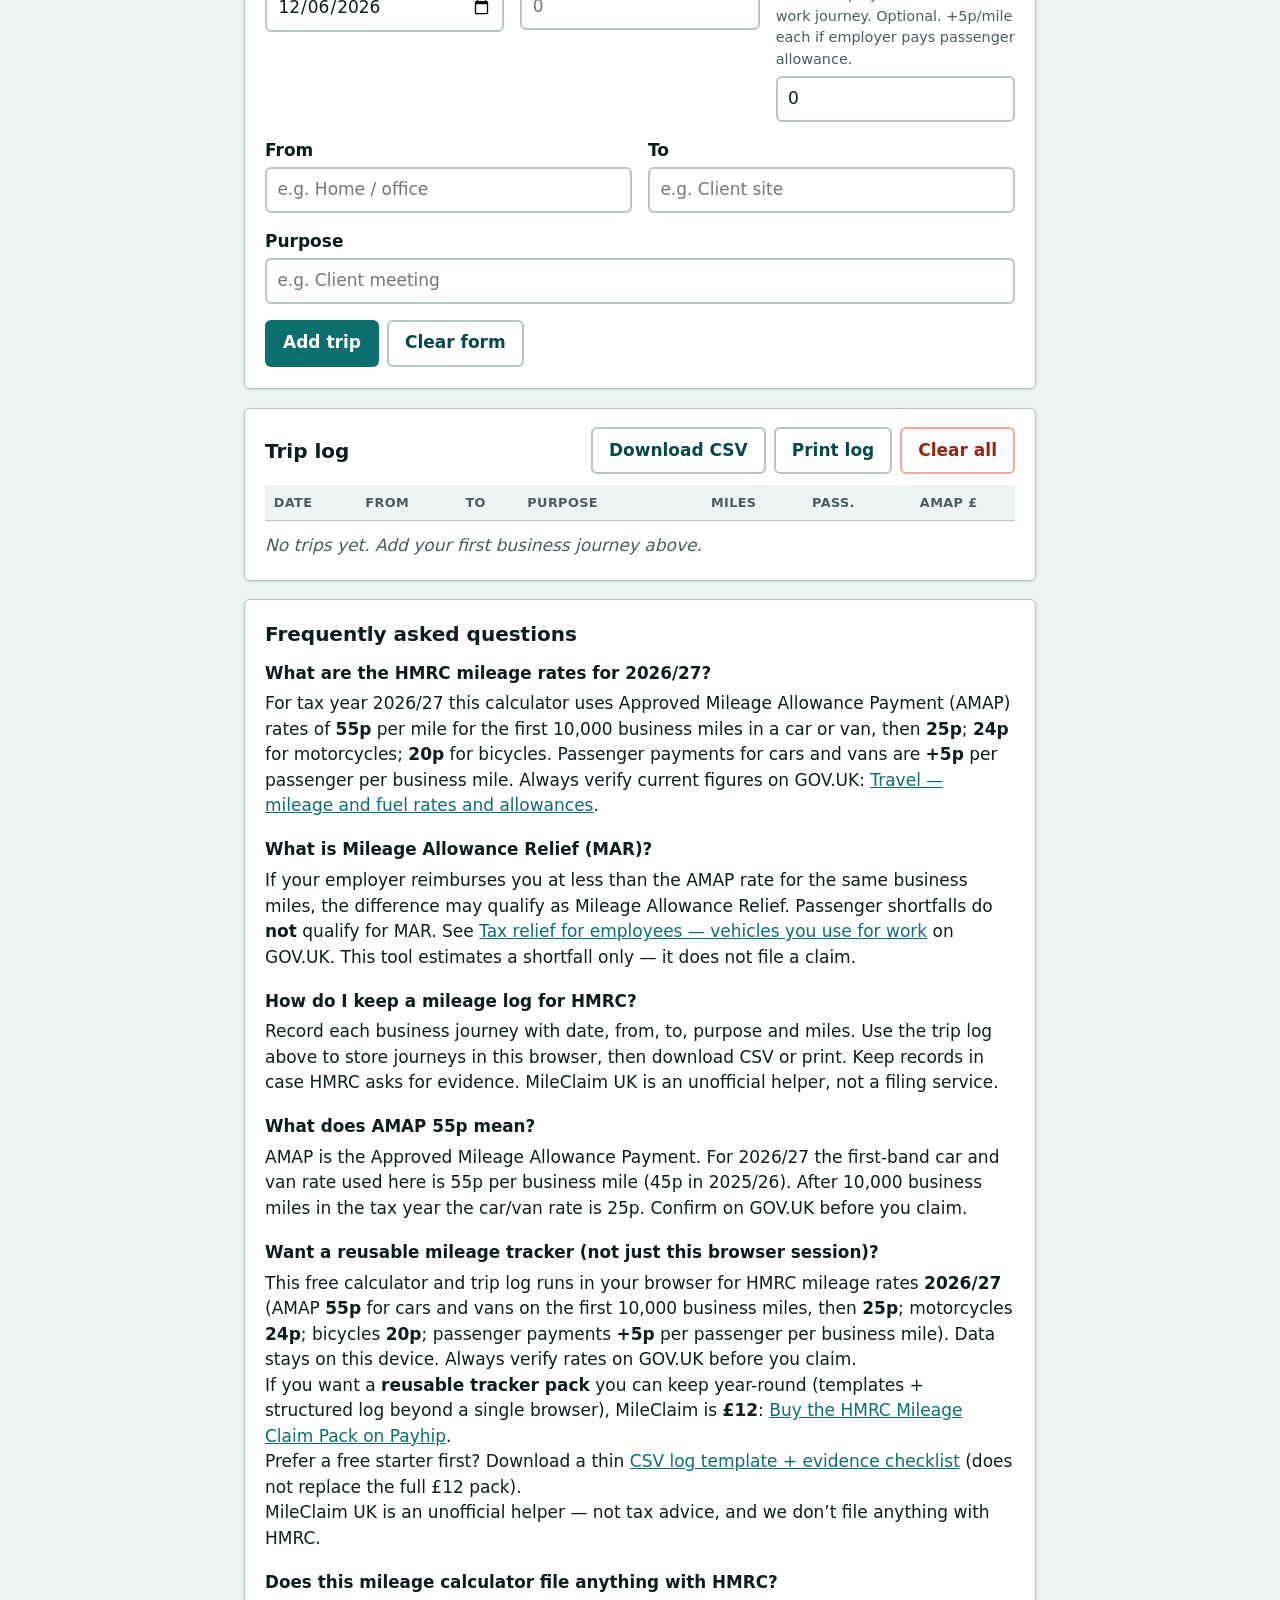
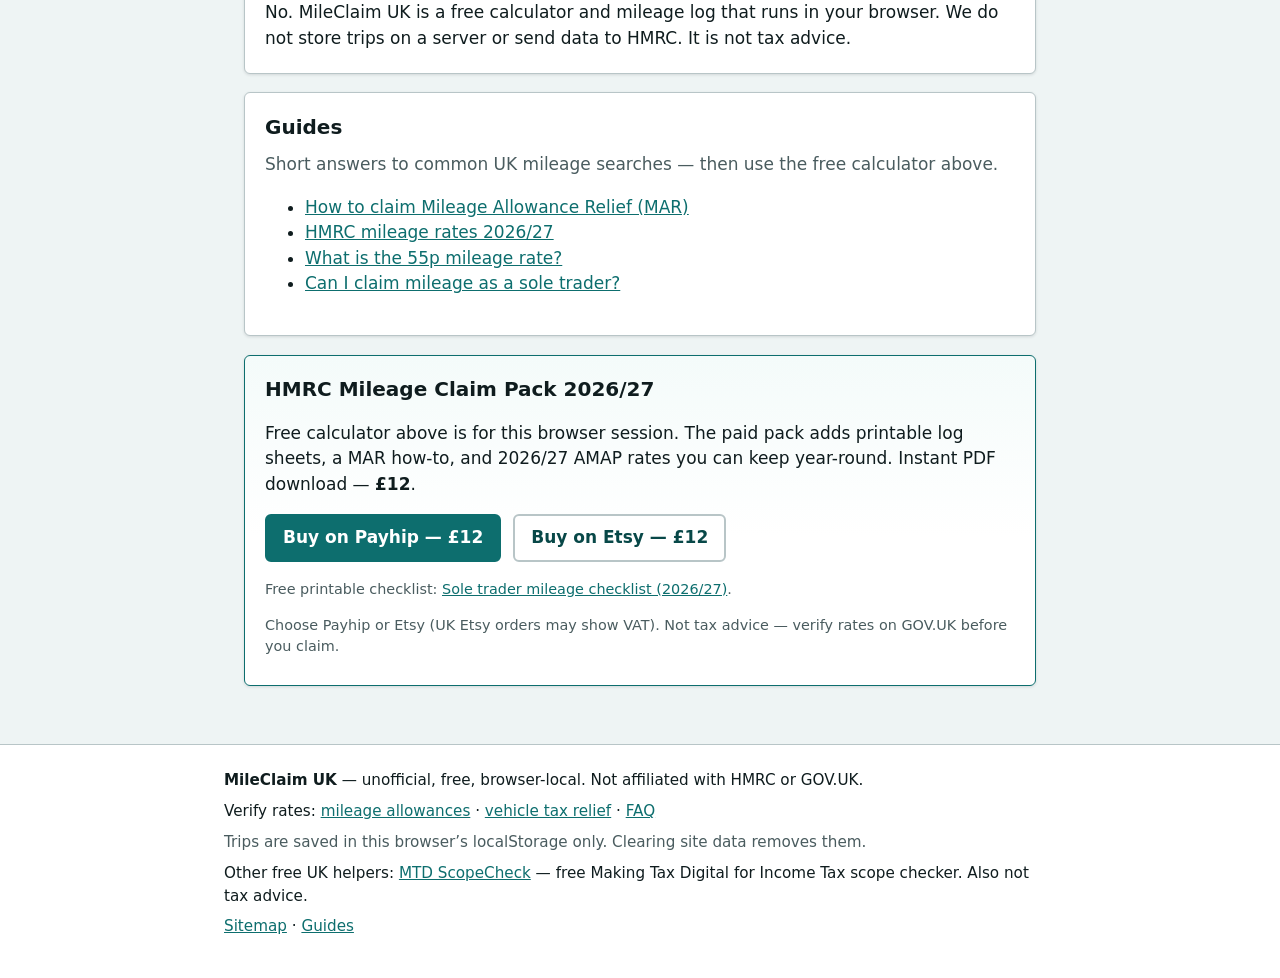
==== commit 82b53618: "Add long-tail mileage guides, sitemap, and robots Sitemap line Four static guides for MAR, 2026/27 r" ====
--- a/index.html
+++ b/index.html
@@ -17,6 +17,7 @@
   <meta name="twitter:title" content="HMRC mileage rates 2026 — UK calculator, log &amp; MAR | MileClaim">
   <meta name="twitter:description" content="Free UK mileage calculator and HMRC trip log for 2026/27 AMAP rates (55p for cars). Estimate Mileage Allowance Relief (MAR). Not tax advice — verify on GOV.UK.">
   <link rel="stylesheet" href="styles.css">
+  <link rel="sitemap" type="application/xml" title="Sitemap" href="https://besttechguides.github.io/mileclaim-uk/sitemap.xml">
   <script type="application/ld+json">
   {
     "@context": "https://schema.org",
@@ -251,6 +252,18 @@
       <p>No. MileClaim UK is a free calculator and mileage log that runs in your browser. We do not store trips on a server or send data to HMRC. It is not tax advice.</p>
     </section>
 
+
+    <section class="panel no-print" aria-labelledby="guides-heading">
+      <h2 id="guides-heading">Guides</h2>
+      <p class="lede">Short answers to common UK mileage searches — then use the free calculator above.</p>
+      <ul>
+        <li><a href="guides/mileage-allowance-relief/">How to claim Mileage Allowance Relief (MAR)</a></li>
+        <li><a href="guides/hmrc-mileage-rates-2026-27/">HMRC mileage rates 2026/27</a></li>
+        <li><a href="guides/55p-mileage-rate/">What is the 55p mileage rate?</a></li>
+        <li><a href="guides/sole-trader-mileage/">Can I claim mileage as a sole trader?</a></li>
+      </ul>
+    </section>
+
     <section class="panel pack no-print" id="pack" aria-labelledby="pack-heading">
       <h2 id="pack-heading">HMRC Mileage Claim Pack 2026/27</h2>
       <p>Free calculator above is for this browser session. The paid pack adds printable log sheets, a MAR how-to, and 2026/27 AMAP rates you can keep year-round. Instant PDF download — <strong>£12</strong>.</p>
@@ -269,6 +282,7 @@
       <p>Verify rates: <a href="https://www.gov.uk/government/publications/rates-and-allowances-travel-mileage-and-fuel-allowances/travel-mileage-and-fuel-rates-and-allowances" rel="noopener noreferrer" target="_blank">mileage allowances</a> · <a href="https://www.gov.uk/tax-relief-for-employees/vehicles-you-use-for-work" rel="noopener noreferrer" target="_blank">vehicle tax relief</a> · <a href="#faq">FAQ</a></p>
       <p class="muted">Trips are saved in this browser’s localStorage only. Clearing site data removes them.</p>
       <p>Other free UK helpers: <a href="https://besttechguides.github.io/mtd-scopecheck/" rel="noopener noreferrer">MTD ScopeCheck</a> — free Making Tax Digital for Income Tax scope checker. Also not tax advice.</p>
+      <p><a href="https://besttechguides.github.io/mileclaim-uk/sitemap.xml">Sitemap</a> · <a href="guides/mileage-allowance-relief/">Guides</a></p>
     </div>
   </footer>
 
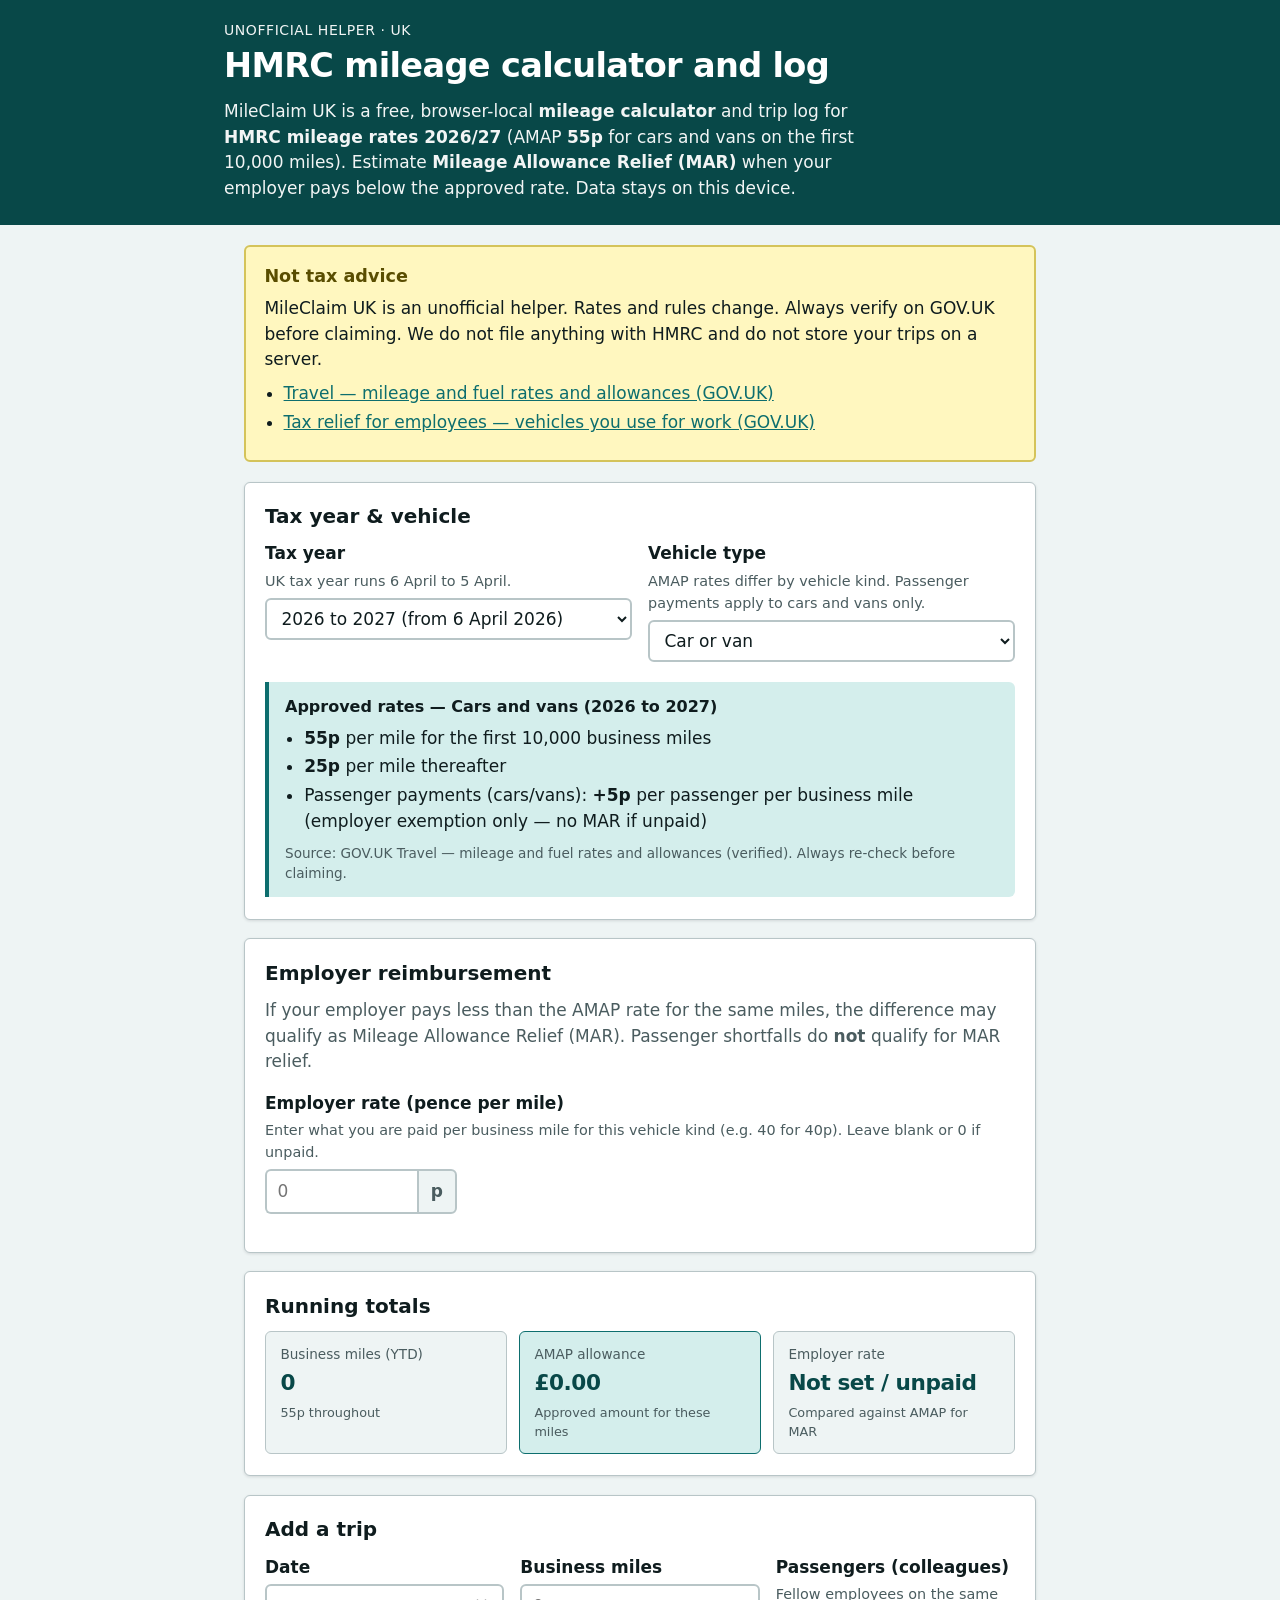
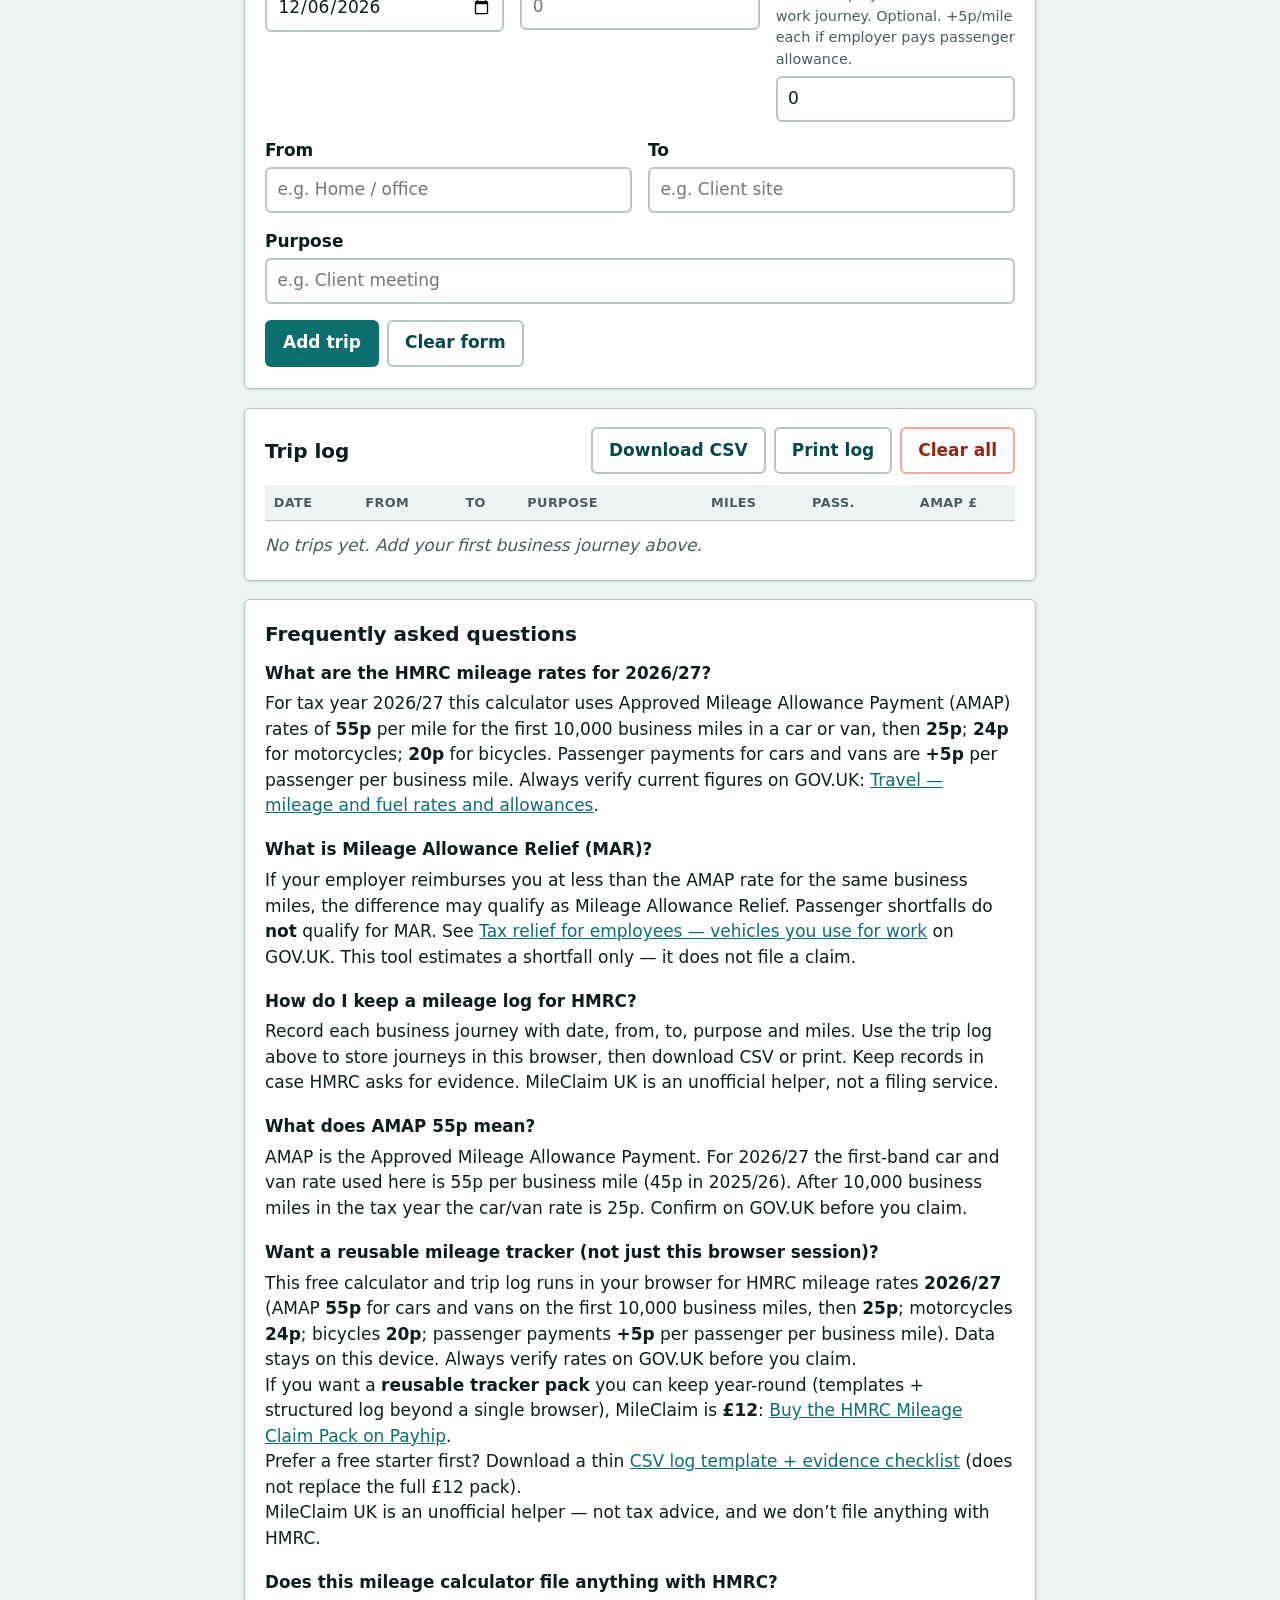
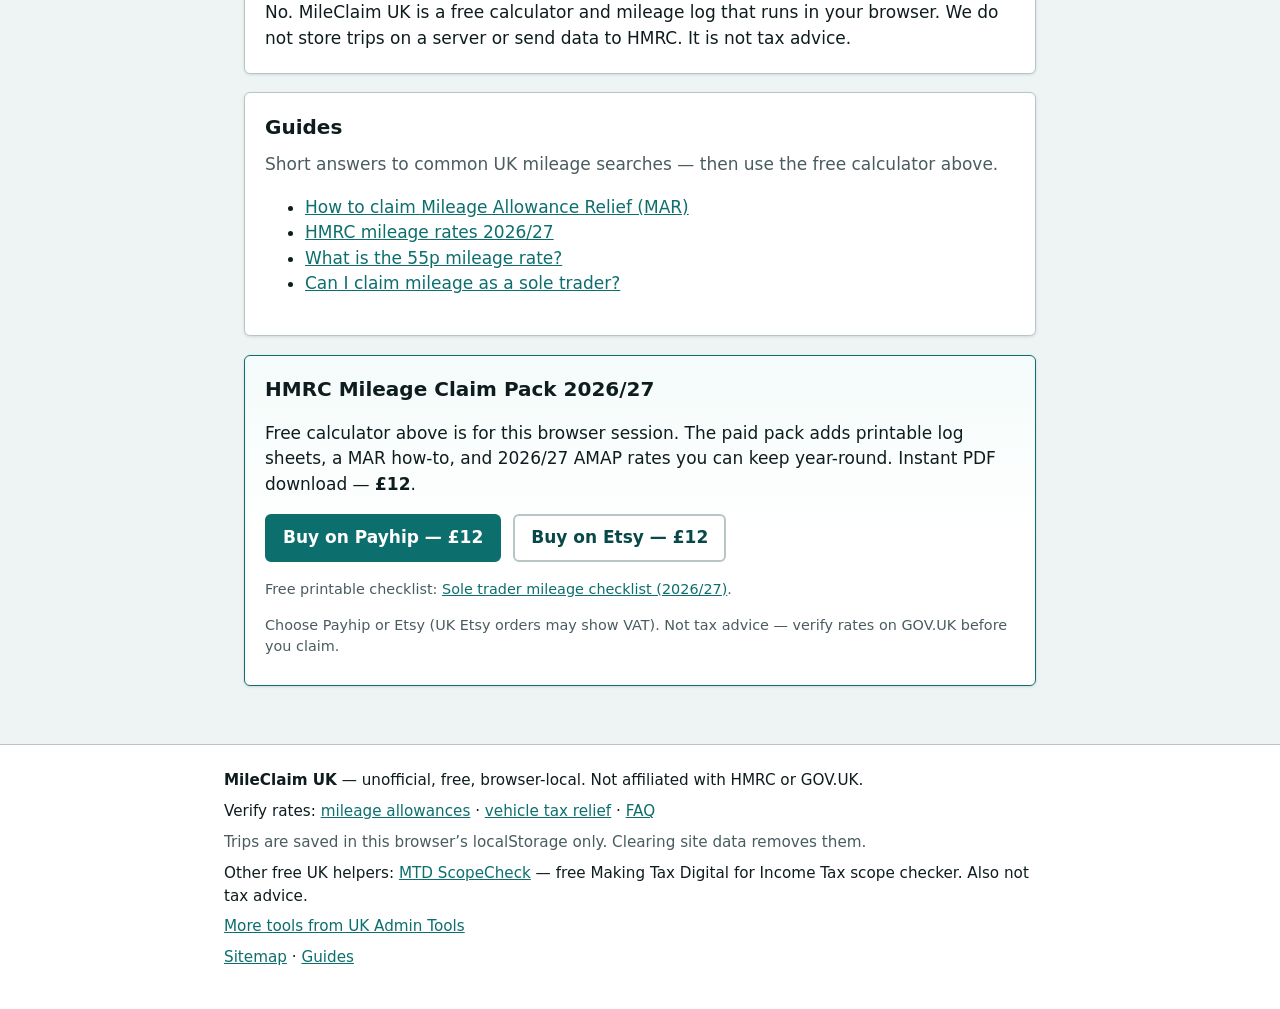
==== commit 79533e69: "Add 'More tools from UK Admin Tools' footer link to hub" ====
--- a/index.html
+++ b/index.html
@@ -1,6 +1,7 @@
 <!DOCTYPE html>
 <html lang="en-GB">
 <head>
+  <meta name="google-site-verification" content="jDYFJ_yLCJk7lm1KtfLB4sC2fI2nokCY68dmeEaafJM" />
   <meta charset="utf-8">
   <meta name="viewport" content="width=device-width, initial-scale=1">
   <title>HMRC mileage rates 2026/27 — free UK calculator &amp; log | MileClaim</title>
@@ -282,6 +283,7 @@
       <p>Verify rates: <a href="https://www.gov.uk/government/publications/rates-and-allowances-travel-mileage-and-fuel-allowances/travel-mileage-and-fuel-rates-and-allowances" rel="noopener noreferrer" target="_blank">mileage allowances</a> · <a href="https://www.gov.uk/tax-relief-for-employees/vehicles-you-use-for-work" rel="noopener noreferrer" target="_blank">vehicle tax relief</a> · <a href="#faq">FAQ</a></p>
       <p class="muted">Trips are saved in this browser’s localStorage only. Clearing site data removes them.</p>
       <p>Other free UK helpers: <a href="https://besttechguides.github.io/mtd-scopecheck/" rel="noopener noreferrer">MTD ScopeCheck</a> — free Making Tax Digital for Income Tax scope checker. Also not tax advice.</p>
+      <p><a href="https://besttechguides.github.io/">More tools from UK Admin Tools</a></p>
       <p><a href="https://besttechguides.github.io/mileclaim-uk/sitemap.xml">Sitemap</a> · <a href="guides/mileage-allowance-relief/">Guides</a></p>
     </div>
   </footer>
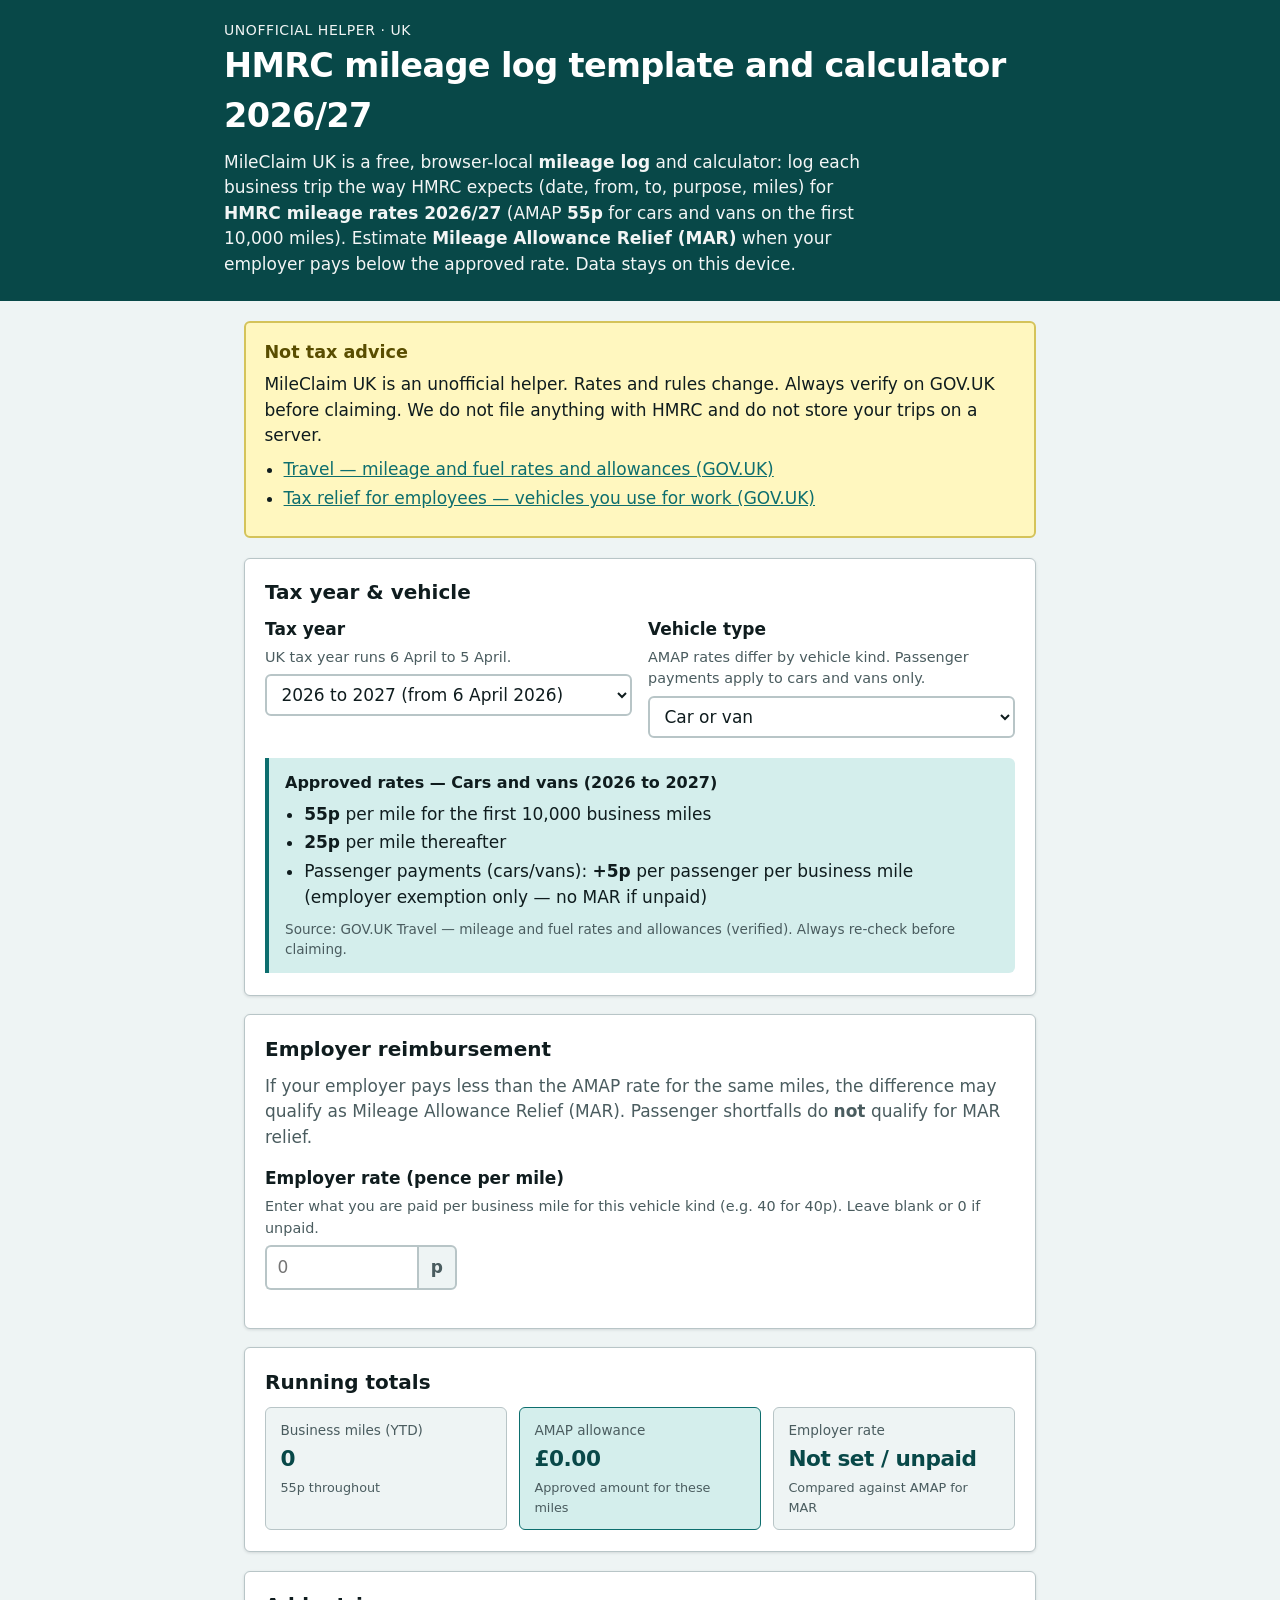
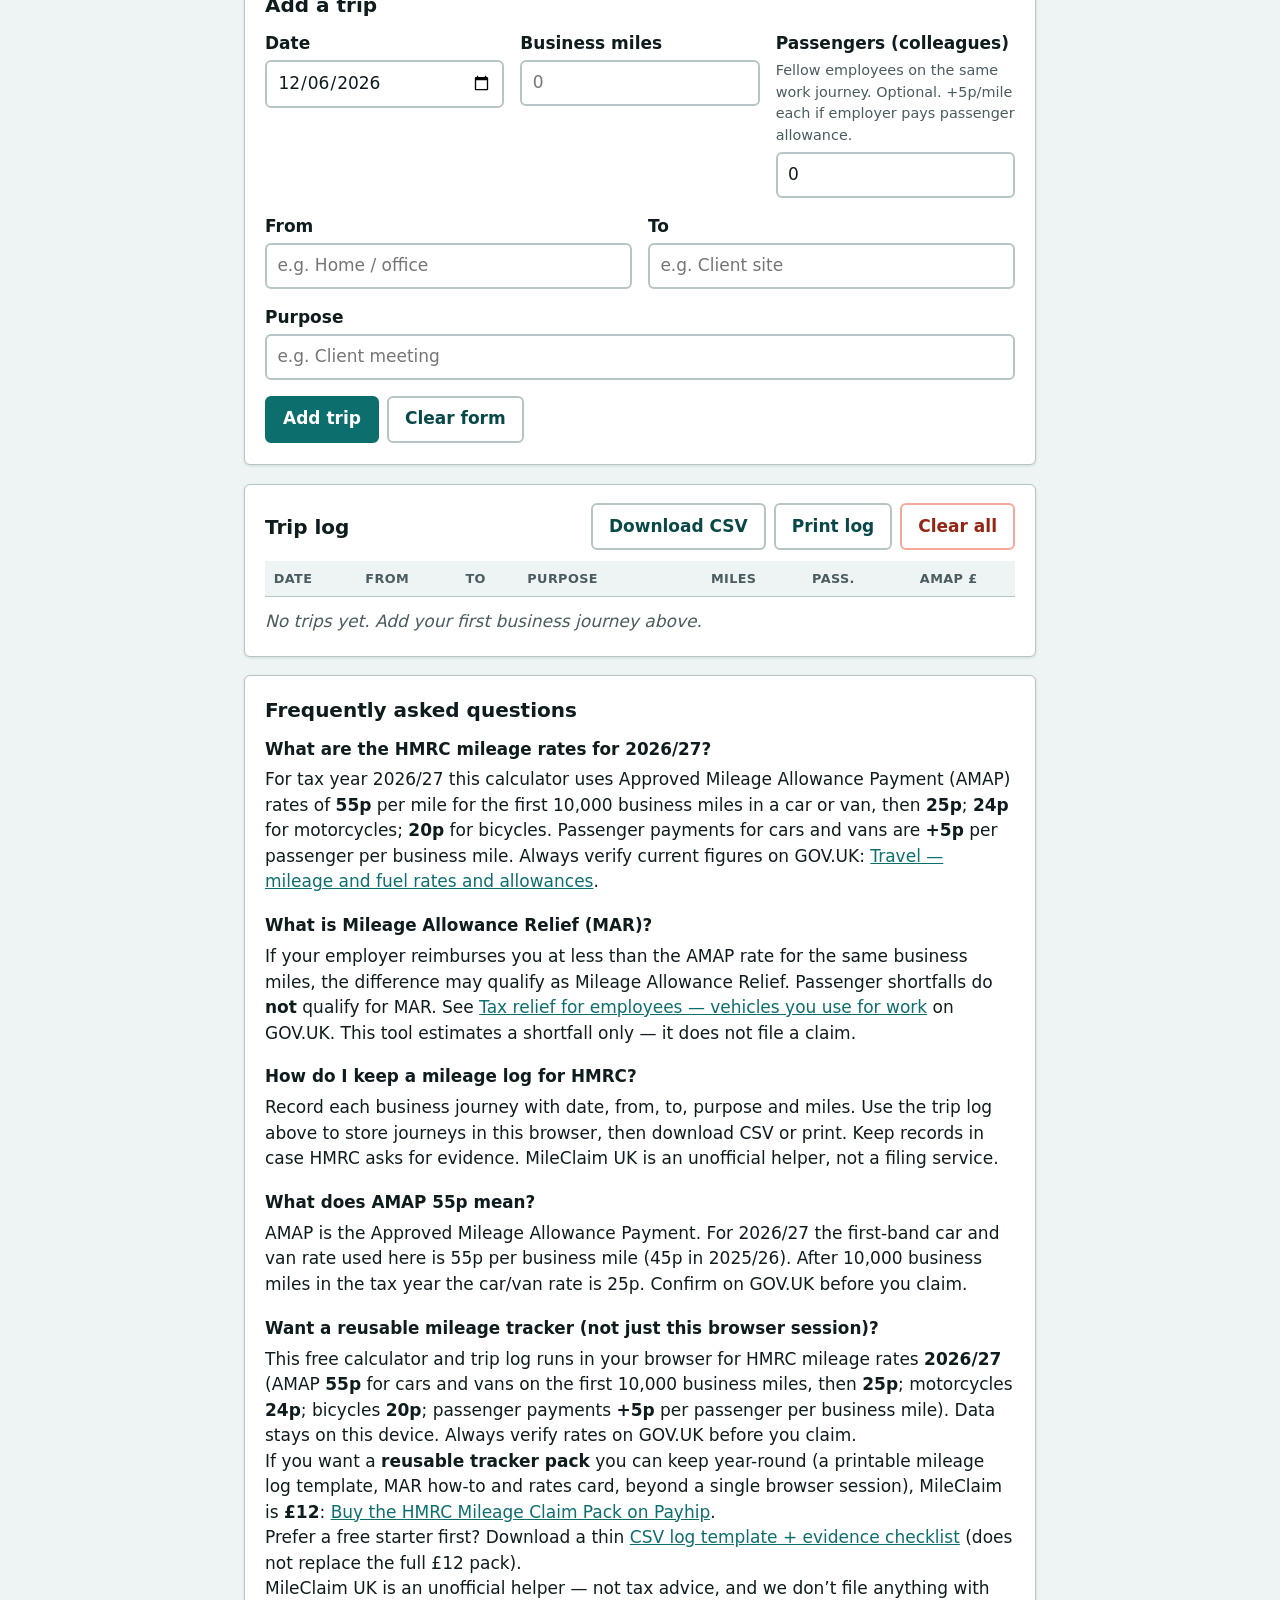
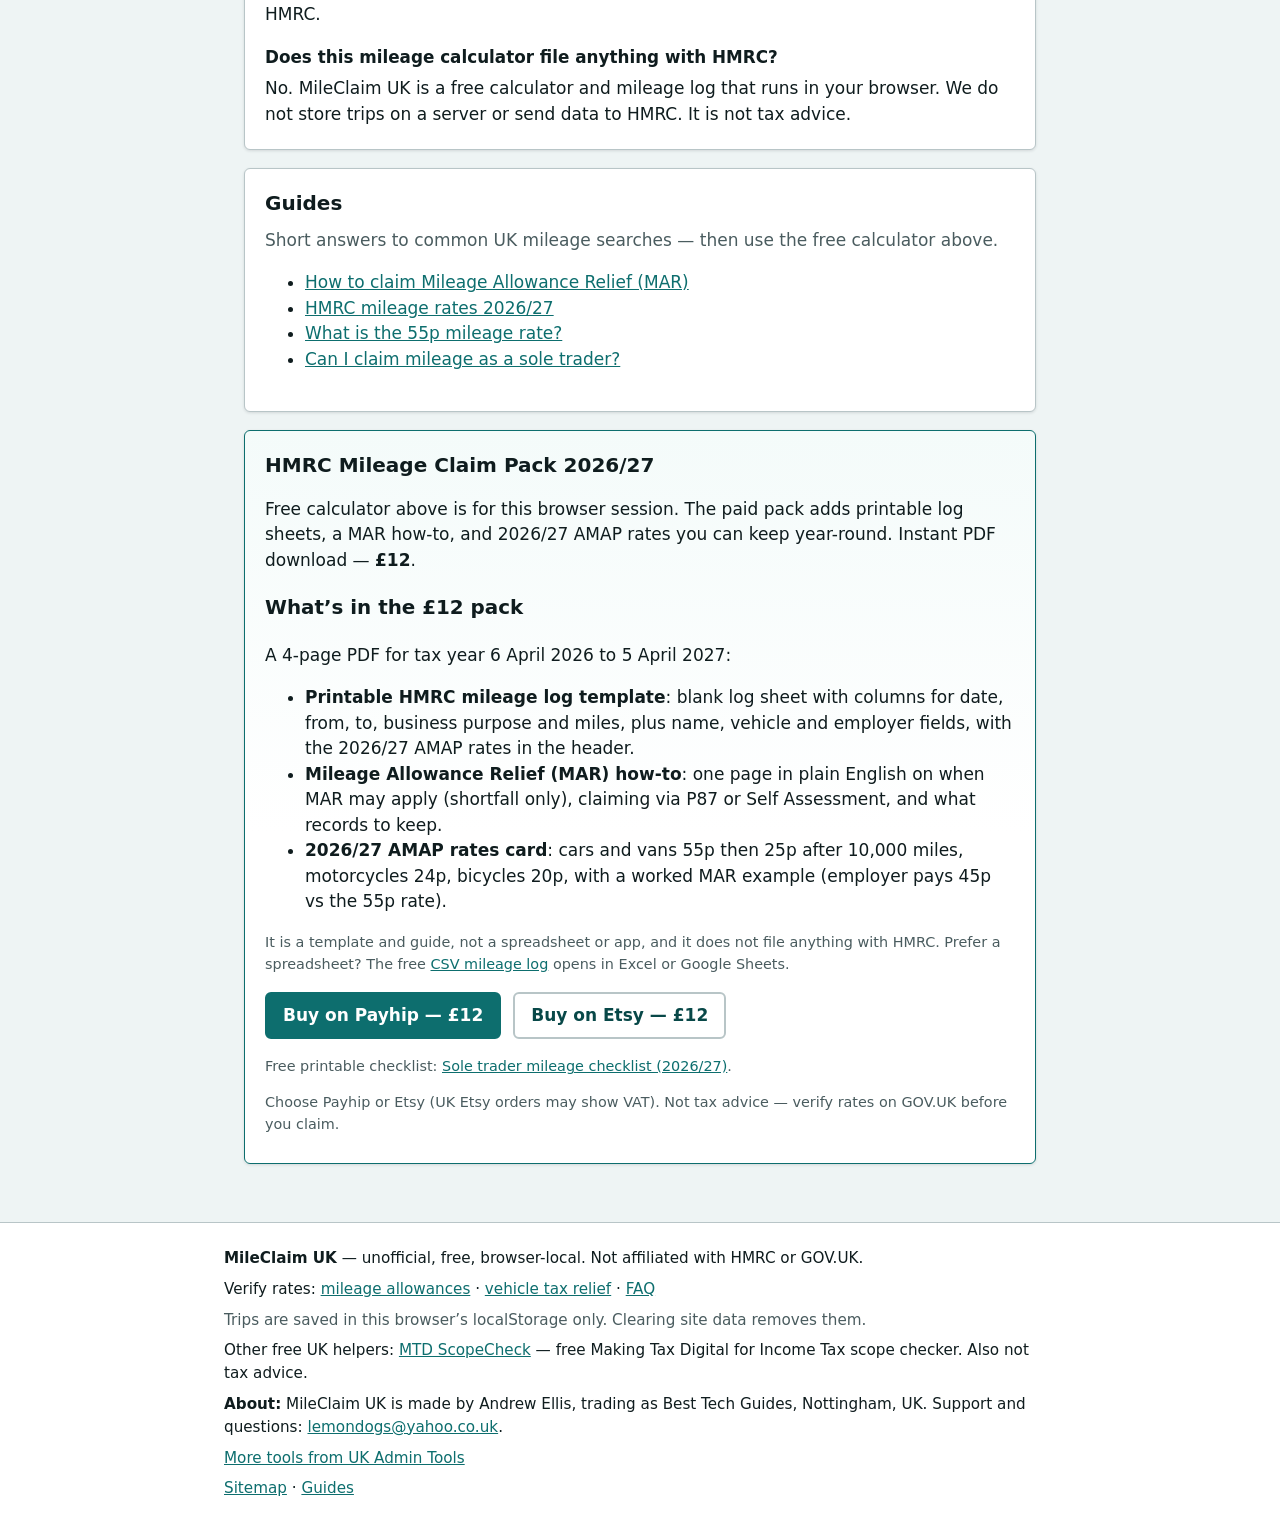
==== commit 78f5363b: "SEO: refocus on HMRC mileage log template; add pack contents preview and About" ====
--- a/index.html
+++ b/index.html
@@ -4,19 +4,19 @@
   <meta name="google-site-verification" content="jDYFJ_yLCJk7lm1KtfLB4sC2fI2nokCY68dmeEaafJM" />
   <meta charset="utf-8">
   <meta name="viewport" content="width=device-width, initial-scale=1">
-  <title>HMRC mileage rates 2026/27 — free UK calculator &amp; log | MileClaim</title>
-  <meta name="description" content="Free UK mileage calculator and HMRC trip log for 2026/27 AMAP rates (55p for cars). Estimate Mileage Allowance Relief (MAR). Not tax advice — verify on GOV.UK.">
+  <title>HMRC Mileage Log Template 2026/27 — free mileage log &amp; calculator | MileClaim</title>
+  <meta name="description" content="Free HMRC mileage log template and calculator for 2026/27: record date, from, to, purpose and miles, apply AMAP rates (55p for cars) and estimate Mileage Allowance Relief. Not tax advice.">
   <meta name="robots" content="index,follow">
   <link rel="canonical" href="https://besttechguides.github.io/mileclaim-uk/">
   <meta property="og:type" content="website">
   <meta property="og:locale" content="en_GB">
   <meta property="og:url" content="https://besttechguides.github.io/mileclaim-uk/">
   <meta property="og:site_name" content="MileClaim UK">
-  <meta property="og:title" content="HMRC mileage rates 2026 — UK calculator, log &amp; MAR | MileClaim">
-  <meta property="og:description" content="Free UK mileage calculator and HMRC trip log for 2026/27 AMAP rates (55p for cars). Estimate Mileage Allowance Relief (MAR). Not tax advice — verify on GOV.UK.">
+  <meta property="og:title" content="HMRC Mileage Log Template 2026/27 — free mileage log &amp; calculator | MileClaim">
+  <meta property="og:description" content="Free HMRC mileage log template and calculator for 2026/27: record date, from, to, purpose and miles, apply AMAP rates (55p for cars) and estimate Mileage Allowance Relief. Not tax advice.">
   <meta name="twitter:card" content="summary">
-  <meta name="twitter:title" content="HMRC mileage rates 2026 — UK calculator, log &amp; MAR | MileClaim">
-  <meta name="twitter:description" content="Free UK mileage calculator and HMRC trip log for 2026/27 AMAP rates (55p for cars). Estimate Mileage Allowance Relief (MAR). Not tax advice — verify on GOV.UK.">
+  <meta name="twitter:title" content="HMRC Mileage Log Template 2026/27 — free mileage log &amp; calculator | MileClaim">
+  <meta name="twitter:description" content="Free HMRC mileage log template and calculator for 2026/27: record date, from, to, purpose and miles, apply AMAP rates (55p for cars) and estimate Mileage Allowance Relief. Not tax advice.">
   <link rel="stylesheet" href="styles.css">
   <link rel="sitemap" type="application/xml" title="Sitemap" href="https://besttechguides.github.io/mileclaim-uk/sitemap.xml">
   <script type="application/ld+json">
@@ -90,8 +90,8 @@
   <header class="site-header">
     <div class="site-header__inner">
       <p class="site-header__eyebrow">Unofficial helper · UK</p>
-      <h1>HMRC mileage calculator and log</h1>
-      <p>MileClaim UK is a free, browser-local <strong>mileage calculator</strong> and trip log for <strong>HMRC mileage rates 2026/27</strong> (AMAP <strong>55p</strong> for cars and vans on the first 10,000 miles). Estimate <strong>Mileage Allowance Relief (MAR)</strong> when your employer pays below the approved rate. Data stays on this device.</p>
+      <h1>HMRC mileage log template and calculator 2026/27</h1>
+      <p>MileClaim UK is a free, browser-local <strong>mileage log</strong> and calculator: log each business trip the way HMRC expects (date, from, to, purpose, miles) for <strong>HMRC mileage rates 2026/27</strong> (AMAP <strong>55p</strong> for cars and vans on the first 10,000 miles). Estimate <strong>Mileage Allowance Relief (MAR)</strong> when your employer pays below the approved rate. Data stays on this device.</p>
     </div>
   </header>
 
@@ -245,7 +245,7 @@
 
       <h3>Want a reusable mileage tracker (not just this browser session)?</h3>
       <p>This free calculator and trip log runs in your browser for HMRC mileage rates <strong>2026/27</strong> (AMAP <strong>55p</strong> for cars and vans on the first 10,000 business miles, then <strong>25p</strong>; motorcycles <strong>24p</strong>; bicycles <strong>20p</strong>; passenger payments <strong>+5p</strong> per passenger per business mile). Data stays on this device. Always verify rates on GOV.UK before you claim.</p>
-      <p>If you want a <strong>reusable tracker pack</strong> you can keep year-round (templates + structured log beyond a single browser), MileClaim is <strong>£12</strong>: <a href="https://payhip.com/b/d2CPD" rel="noopener noreferrer" target="_blank">Buy the HMRC Mileage Claim Pack on Payhip</a>.</p>
+      <p>If you want a <strong>reusable tracker pack</strong> you can keep year-round (a printable mileage log template, MAR how-to and rates card, beyond a single browser session), MileClaim is <strong>£12</strong>: <a href="https://payhip.com/b/d2CPD" rel="noopener noreferrer" target="_blank">Buy the HMRC Mileage Claim Pack on Payhip</a>.</p>
       <p>Prefer a free starter first? Download a thin <a href="./freebie/">CSV log template + evidence checklist</a> (does not replace the full £12 pack).</p>
       <p>MileClaim UK is an unofficial helper — not tax advice, and we don’t file anything with HMRC.</p>
 
@@ -268,6 +268,14 @@
     <section class="panel pack no-print" id="pack" aria-labelledby="pack-heading">
       <h2 id="pack-heading">HMRC Mileage Claim Pack 2026/27</h2>
       <p>Free calculator above is for this browser session. The paid pack adds printable log sheets, a MAR how-to, and 2026/27 AMAP rates you can keep year-round. Instant PDF download — <strong>£12</strong>.</p>
+      <h3>What’s in the £12 pack</h3>
+      <p>A 4-page PDF for tax year 6 April 2026 to 5 April 2027:</p>
+      <ul>
+        <li><strong>Printable HMRC mileage log template</strong>: blank log sheet with columns for date, from, to, business purpose and miles, plus name, vehicle and employer fields, with the 2026/27 AMAP rates in the header.</li>
+        <li><strong>Mileage Allowance Relief (MAR) how-to</strong>: one page in plain English on when MAR may apply (shortfall only), claiming via P87 or Self Assessment, and what records to keep.</li>
+        <li><strong>2026/27 AMAP rates card</strong>: cars and vans 55p then 25p after 10,000 miles, motorcycles 24p, bicycles 20p, with a worked MAR example (employer pays 45p vs the 55p rate).</li>
+      </ul>
+      <p class="hint">It is a template and guide, not a spreadsheet or app, and it does not file anything with HMRC. Prefer a spreadsheet? The free <a href="freebie/">CSV mileage log</a> opens in Excel or Google Sheets.</p>
       <p class="pack__ctas">
         <a class="btn btn--primary" href="https://payhip.com/b/d2CPD" id="packCta" target="_blank" rel="noopener noreferrer">Buy on Payhip — £12</a>
         <a class="btn btn--secondary" href="https://www.etsy.com/uk/listing/4578489364/hmrc-mileage-claim-pack-202627-uk" id="packCtaEtsy" target="_blank" rel="noopener noreferrer">Buy on Etsy — £12</a>
@@ -283,6 +291,7 @@
       <p>Verify rates: <a href="https://www.gov.uk/government/publications/rates-and-allowances-travel-mileage-and-fuel-allowances/travel-mileage-and-fuel-rates-and-allowances" rel="noopener noreferrer" target="_blank">mileage allowances</a> · <a href="https://www.gov.uk/tax-relief-for-employees/vehicles-you-use-for-work" rel="noopener noreferrer" target="_blank">vehicle tax relief</a> · <a href="#faq">FAQ</a></p>
       <p class="muted">Trips are saved in this browser’s localStorage only. Clearing site data removes them.</p>
       <p>Other free UK helpers: <a href="https://besttechguides.github.io/mtd-scopecheck/" rel="noopener noreferrer">MTD ScopeCheck</a> — free Making Tax Digital for Income Tax scope checker. Also not tax advice.</p>
+      <p id="about"><strong>About:</strong> MileClaim UK is made by Andrew Ellis, trading as Best Tech Guides, Nottingham, UK. Support and questions: <a href="mailto:lemondogs@yahoo.co.uk">lemondogs@yahoo.co.uk</a>.</p>
       <p><a href="https://besttechguides.github.io/">More tools from UK Admin Tools</a></p>
       <p><a href="https://besttechguides.github.io/mileclaim-uk/sitemap.xml">Sitemap</a> · <a href="guides/mileage-allowance-relief/">Guides</a></p>
     </div>
